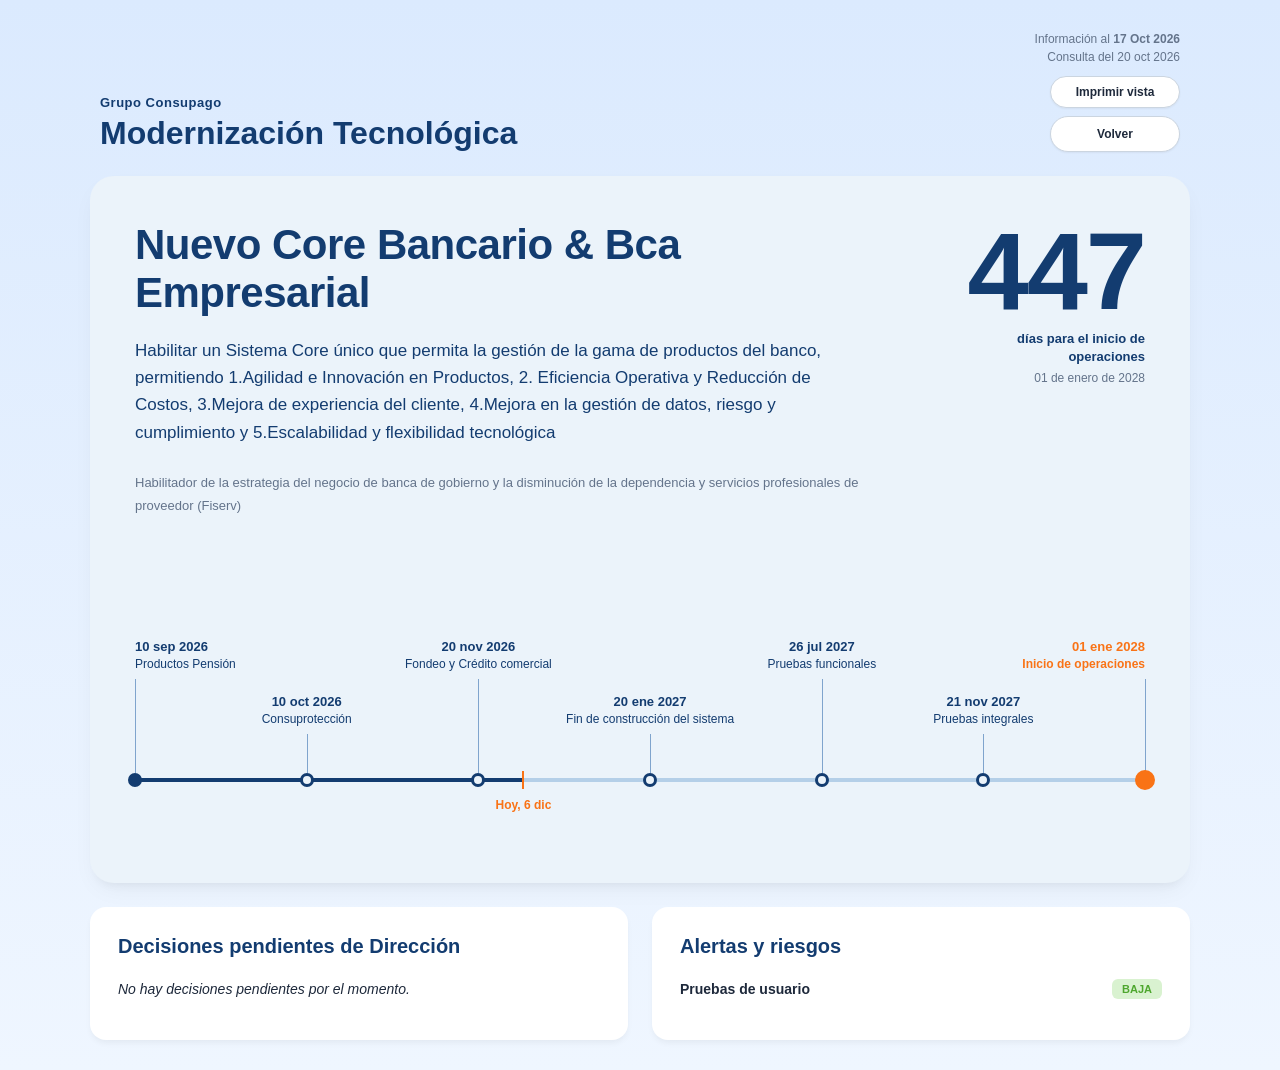
==== descriptiva-nuevo-core-bancario-bca-empresarial.html @ 4fa304e2 "Add files via upload" ====
<!DOCTYPE html>
<html lang="es">
<head>
    <meta charset="UTF-8">
    <meta name="viewport" content="width=device-width, initial-scale=1.0">
    <title>Modernización Tecnológica - Nuevo Core Bancario & Bca Empresarial</title>
    <style>
        :root {
            --bg-color: #dbeafe; /* Fondo general azul claro suave */
            --card-bg: #ebf3fa;  /* Fondo de la tarjeta principal */
            --sub-card-bg: #ffffff; /* Fondo de las tarjetas inferiores */
            --main-blue: #133c70; /* Azul corporativo oscuro de los títulos */
            --accent-blue: #2563eb; /* Azul secundario para enlaces/detalles */
            --text-dark: #1e293b;
            --text-muted: #64748b;
            --accent-orange: #f97316; /* Color naranja de acento para alertas y "Hoy" */
            --timeline-bg-line: #b4cfe8; /* Azul claro para el tramo futuro de la línea */
        }

        body {
            font-family: -apple-system, BlinkMacSystemFont, "Segoe UI", Roboto, Helvetica, Arial, sans-serif;
            background-color: var(--bg-color);
            background-image: linear-gradient(180deg, #dbeafe 0%, #eff6ff 100%);
            color: var(--text-dark);
            margin: 0;
            padding: 30px 20px;
            display: flex;
            justify-content: center;
        }

        .dashboard-container {
            width: 100%;
            max-width: 1100px;
            display: flex;
            flex-direction: column;
            gap: 24px;
        }

        /* Top Header */
        .top-header {
            display: flex;
            justify-content: space-between;
            align-items: flex-end;
            padding: 0 10px;
        }

        .brand-logo {
            display: flex;
            flex-direction: column;
        }

        .brand-group {
            font-size: 13px;
            color: var(--main-blue);
            font-weight: 700;
            letter-spacing: 0.5px;
        }

        .brand-title {
            font-size: 32px;
            font-weight: 800;
            color: var(--main-blue);
            margin: 5px 0 0 0;
        }

        /* Bloque derecho: texto de fechas y, debajo, los botones alineados a la derecha */
        .header-meta {
            display: flex;
            flex-direction: column;
            align-items: flex-end;
            gap: 10px;
            font-size: 12px;
            color: var(--text-muted);
            text-align: right;
            line-height: 1.5;
        }

        .header-actions {
            display: flex;
            flex-direction: column;
            align-items: flex-end;
            gap: 8px;
        }

        .btn-action {
            display: block;
            width: 130px;
            text-align: center;
            background-color: white;
            border: 1px solid #cbd5e0;
            padding: 8px 16px;
            border-radius: 20px;
            cursor: pointer;
            font-size: 12px;
            color: var(--text-dark);
            font-weight: 600;
            text-decoration: none;
            box-shadow: 0 1px 2px rgba(0,0,0,0.05);
            transition: all 0.2s;
            box-sizing: border-box;
        }

        .btn-action:hover {
            background-color: #f8fafc;
            border-color: #94a3b8;
        }

        /* Main Dashboard Card */
        .main-card {
            background-color: var(--card-bg);
            border-radius: 24px;
            padding: 45px;
            box-shadow: 0 10px 25px -5px rgba(0, 0, 0, 0.05), 0 8px 10px -6px rgba(0, 0, 0, 0.05);
            display: flex;
            flex-direction: column;
            gap: 40px;
            overflow: hidden;
        }

        .project-info-grid {
            display: grid;
            grid-template-columns: 3fr 1fr;
            gap: 40px;
            align-items: start;
        }

        .project-details h1 {
            color: var(--main-blue);
            font-size: 42px;
            margin: 0 0 20px 0;
            font-weight: 700;
            letter-spacing: -0.5px;
        }

        .project-description {
            font-size: 17px;
            line-height: 1.6;
            color: var(--main-blue);
            margin-bottom: 25px;
            font-weight: 500;
        }

        .project-meta-pills {
            font-size: 13px;
            color: var(--text-muted);
            line-height: 1.8;
        }

        /* KPI Badge Right side */
        .kpi-badge {
            text-align: right;
            display: flex;
            flex-direction: column;
            justify-content: flex-start;
            align-items: flex-end;
        }

        .kpi-number {
            font-size: 110px;
            font-weight: 800;
            color: var(--main-blue);
            line-height: 0.9;
            letter-spacing: -2px;
        }

        .kpi-label {
            font-size: 13px;
            font-weight: 700;
            color: var(--main-blue);
            margin-top: 10px;
            text-align: right;
            width: 160px;
            line-height: 1.4;
        }

        .kpi-subtext {
            font-size: 12px;
            color: var(--text-muted);
            margin-top: 5px;
        }

        /* ===== Línea de tiempo ===== */
        /* Contenedor: la línea queda en top:200px; los bloques de texto quedan arriba de ella */
        .timeline-container {
            position: relative;
            height: 250px;
            margin: 20px 0 10px 0;
        }

        /* Línea base de fondo */
        .timeline-line {
            position: absolute;
            top: 200px;
            left: 0;
            width: 100%;
            height: 4px;
            background-color: var(--timeline-bg-line);
            border-radius: 2px;
            z-index: 1;
        }

        /* Línea de progreso real (su ancho se ajusta a "hoy" con el script) */
        .timeline-progress {
            position: absolute;
            top: 200px;
            left: 0;
            width: 16%;
            height: 4px;
            background-color: var(--main-blue);
            border-radius: 2px 0 0 2px;
            z-index: 2;
        }

        /* Capa de nodos */
        .timeline-nodes {
            position: absolute;
            top: 0;
            left: 0;
            right: 0;
            bottom: 0;
            z-index: 3;
        }

        /* Cada nodo ocupa la altura completa; su posición horizontal la define el style inline (left: X%) */
        .timeline-node {
            position: absolute;
            top: 0;
            bottom: 0;
            width: 0;
        }

        /* Círculo sobre la línea */
        .node-dot {
            position: absolute;
            top: 195px;
            left: -7px;
            width: 14px;
            height: 14px;
            border-radius: 50%;
            background-color: #ebf3fa;
            border: 3px solid var(--main-blue);
            box-sizing: border-box;
            z-index: 5;
        }

        .node-dot.filled {
            background-color: var(--main-blue);
        }

        /* Último nodo: naranja sólido */
        .node-dot.orange {
            top: 192px;
            left: -10px;
            width: 20px;
            height: 20px;
            background-color: var(--accent-orange);
            border-color: var(--accent-orange);
        }

        /* Línea vertical que conecta el bloque de texto con el nodo */
        .node-stem {
            position: absolute;
            left: 0;
            width: 1px;
            bottom: 55px;
            background-color: #7fa4cd;
        }

        .node-stem.high {
            top: 101px;
        }

        .node-stem.low {
            top: 156px;
        }

        /* Bloque de texto: fecha arriba, actividad debajo; siempre arriba de la línea */
        .node-info {
            position: absolute;
            left: -85px;
            width: 170px;
            display: flex;
            flex-direction: column;
            align-items: center;
            gap: 3px;
            text-align: center;
        }

        .node-info.high {
            bottom: 155px;
        }

        .node-info.low {
            bottom: 100px;
        }

        /* Primer nodo: el texto empieza en el nodo para no salirse de la tarjeta */
        .node-info.align-start {
            left: 0;
            align-items: flex-start;
            text-align: left;
        }

        /* Último nodo: el texto termina en el nodo para no salirse de la tarjeta */
        .node-info.align-end {
            left: auto;
            right: 0;
            align-items: flex-end;
            text-align: right;
        }

        .node-date-box {
            color: var(--main-blue);
            font-size: 13px;
            font-weight: 700;
            white-space: nowrap;
        }

        .node-label-box {
            color: var(--main-blue);
            font-size: 12px;
            line-height: 1.3;
            font-weight: 500;
        }

        /* Marcador de fecha actual ("Hoy"), debajo de la línea; su posición la ajusta el script */
        .timeline-marker-today {
            position: absolute;
            left: 16%;
            top: 200px;
            width: 0;
            height: 4px;
            z-index: 6;
        }

        .today-indicator-line {
            position: absolute;
            left: -1px;
            top: -7px;
            width: 2px;
            height: 18px;
            background-color: var(--accent-orange);
        }

        .today-label-box {
            position: absolute;
            top: 20px;
            left: 50%;
            transform: translateX(-50%);
            white-space: nowrap;
            font-size: 12px;
            color: var(--accent-orange);
            font-weight: 700;
        }

        /* Bottom Row Cards */
        .bottom-grid {
            display: grid;
            grid-template-columns: 1fr 1fr;
            gap: 24px;
        }

        .bottom-card {
            background-color: var(--sub-card-bg);
            border-radius: 16px;
            padding: 28px;
            box-shadow: 0 4px 6px -1px rgba(0, 0, 0, 0.05);
        }

        .bottom-card h2 {
            font-size: 20px;
            color: var(--main-blue);
            margin-top: 0;
            margin-bottom: 20px;
            font-weight: 700;
        }

        .bottom-card p {
            font-size: 14px;
            line-height: 1.6;
            margin: 0 0 12px 0;
            color: var(--text-dark);
        }

        .text-empty {
            color: var(--text-muted);
            font-style: italic;
        }

        .alert-container {
            display: flex;
            justify-content: space-between;
            align-items: center;
            margin-top: 15px;
        }

        .badge-alert {
            background-color: #D9F2D0;
            color: #4EA72E;
            padding: 4px 10px;
            border-radius: 6px;
            font-size: 11px;
            font-weight: 700;
            text-transform: uppercase;
        }
    </style>
</head>
<body>

    <div class="dashboard-container">

        <header class="top-header">
            <div class="brand-logo">
                <span class="brand-group">Grupo Consupago</span>
                <h2 class="brand-title">Modernización Tecnológica</h2>
            </div>
            <div class="header-meta">
                <div>
                    Información al <strong>17 Oct 2026</strong><br>
                    Consulta del 20 oct 2026
                </div>
                <div class="header-actions">
                    <button class="btn-action" onclick="window.print()">Imprimir vista</button>
                    <a class="btn-action" href="index.html">Volver</a>
                </div>
            </div>
        </header>

        <main class="main-card">

            <div class="project-info-grid">
                <div class="project-details">
                    <h1>Nuevo Core Bancario & Bca Empresarial</h1>

                    <div class="project-description">
                        Habilitar un Sistema Core único que permita la gestión de la gama de productos del banco, permitiendo 1.Agilidad e Innovación en Productos, 2. Eficiencia Operativa y Reducción de Costos, 3.Mejora de experiencia del cliente, 4.Mejora en la gestión de datos, riesgo y cumplimiento y 5.Escalabilidad y flexibilidad tecnológica
                    </div>

                    <div class="project-meta-pills">
                        Habilitador de la estrategia del negocio de banca de gobierno y la disminución de la dependencia y servicios profesionales de proveedor (Fiserv)
                    </div>
                </div>

                <div class="kpi-badge">
                    <div class="kpi-number">447</div>
                    <div class="kpi-label">días para el inicio de operaciones</div>
                    <div class="kpi-subtext">01 de enero de 2028</div>
                </div>
            </div>

            <div class="timeline-container">
                <div class="timeline-line"></div>
                <div class="timeline-progress"></div>

                <div class="timeline-marker-today">
                    <div class="today-indicator-line"></div>
                    <div class="today-label-box">Hoy</div>
                </div>

                <div class="timeline-nodes">

                    <div class="timeline-node" data-fecha="2026-09-10" style="left: 0%;">
                        <div class="node-stem high"></div>
                        <div class="node-info high align-start">
                            <div class="node-date-box">10 sep 2026</div>
                            <div class="node-label-box">Productos Pensión</div>
                        </div>
                        <div class="node-dot filled"></div>
                    </div>

                    <div class="timeline-node" data-fecha="2026-10-10" style="left: 17%;">
                        <div class="node-stem low"></div>
                        <div class="node-info low">
                            <div class="node-date-box">10 oct 2026</div>
                            <div class="node-label-box">Consuprotección</div>
                        </div>
                        <div class="node-dot"></div>
                    </div>

                    <div class="timeline-node" data-fecha="2026-11-20" style="left: 34%;">
                        <div class="node-stem high"></div>
                        <div class="node-info high">
                            <div class="node-date-box">20 nov 2026</div>
                            <div class="node-label-box">Fondeo y Crédito comercial</div>
                        </div>
                        <div class="node-dot"></div>
                    </div>

                    <div class="timeline-node" data-fecha="2027-01-20" style="left: 51%;">
                        <div class="node-stem low"></div>
                        <div class="node-info low">
                            <div class="node-date-box">20 ene 2027</div>
                            <div class="node-label-box">Fin de construcción del sistema</div>
                        </div>
                        <div class="node-dot"></div>
                    </div>

                    <div class="timeline-node" data-fecha="2027-07-26" style="left: 68%;">
                        <div class="node-stem high"></div>
                        <div class="node-info high">
                            <div class="node-date-box">26 jul 2027</div>
                            <div class="node-label-box">Pruebas funcionales</div>
                        </div>
                        <div class="node-dot"></div>
                    </div>

                    <div class="timeline-node" data-fecha="2027-11-21" style="left: 84%;">
                        <div class="node-stem low"></div>
                        <div class="node-info low">
                            <div class="node-date-box">21 nov 2027</div>
                            <div class="node-label-box">Pruebas integrales</div>
                        </div>
                        <div class="node-dot"></div>
                    </div>

                    <div class="timeline-node" data-fecha="2028-01-01" style="left: 100%;">
                        <div class="node-stem high"></div>
                        <div class="node-info high align-end">
                            <div class="node-date-box" style="color: var(--accent-orange);">01 ene 2028</div>
                            <div class="node-label-box" style="color: var(--accent-orange); font-weight: 700;">Inicio de operaciones</div>
                        </div>
                        <div class="node-dot orange"></div>
                    </div>

                </div>
            </div>

        </main>

        <div class="bottom-grid">
            <div class="bottom-card">
                <h2>Decisiones pendientes de Dirección</h2>
                <p class="text-empty">No hay decisiones pendientes por el momento.</p>
            </div>

            <div class="bottom-card">
                <h2>Alertas y riesgos</h2>
                <div class="alert-container">
                    <p style="font-weight: 600; margin: 0;">Pruebas de usuario</p>
                    <span class="badge-alert">Baja</span>


                </div>
            </div>
        </div>

    </div>

    <script>
    /* "Hoy" dinámico: usa la fecha actual en zona horaria de Ciudad de México.
       Ubica el marcador y la barra de avance entre las fechas de los nodos. */
    (function () {
        var MESES = ['ene', 'feb', 'mar', 'abr', 'may', 'jun', 'jul', 'ago', 'sep', 'oct', 'nov', 'dic'];
        var nodos = document.querySelectorAll('.timeline-node[data-fecha]');
        var marcador = document.querySelector('.timeline-marker-today');
        var etiqueta = document.querySelector('.today-label-box');
        var avance = document.querySelector('.timeline-progress');

        if (!nodos.length || !marcador || !etiqueta || !avance) return;

        // Fecha de hoy en zona horaria de México, como { y, m, d }
        function fechaHoy() {
            var partes = new Intl.DateTimeFormat('en-US', {
                timeZone: 'America/Mexico_City',
                year: 'numeric', month: 'numeric', day: 'numeric'
            }).formatToParts(new Date());
            var v = {};
            partes.forEach(function (p) { v[p.type] = parseInt(p.value, 10); });
            return v;
        }

        // Convierte a número de días para poder comparar y restar fechas
        function diasDesde(y, m, d) {
            return Date.UTC(y, m - 1, d) / 86400000;
        }

        var puntos = [];
        nodos.forEach(function (n) {
            var p = n.getAttribute('data-fecha').split('-');
            puntos.push({
                dias: diasDesde(+p[0], +p[1], +p[2]),
                pos: parseFloat(n.style.left)
            });
        });

        var h = fechaHoy();
        var hoy = diasDesde(h.year, h.month, h.day);
        var posicion;

        if (hoy <= puntos[0].dias) {
            posicion = puntos[0].pos;
        } else if (hoy >= puntos[puntos.length - 1].dias) {
            posicion = puntos[puntos.length - 1].pos;
        } else {
            posicion = puntos[0].pos;
            for (var i = 0; i < puntos.length - 1; i++) {
                var a = puntos[i], b = puntos[i + 1];
                if (hoy >= a.dias && hoy <= b.dias) {
                    posicion = a.pos + ((hoy - a.dias) / (b.dias - a.dias)) * (b.pos - a.pos);
                    break;
                }
            }
        }

        marcador.style.left = posicion + '%';
        avance.style.width = posicion + '%';
        etiqueta.textContent = 'Hoy, ' + h.day + ' ' + MESES[h.month - 1];
    })();
    </script>

</body>
</html>
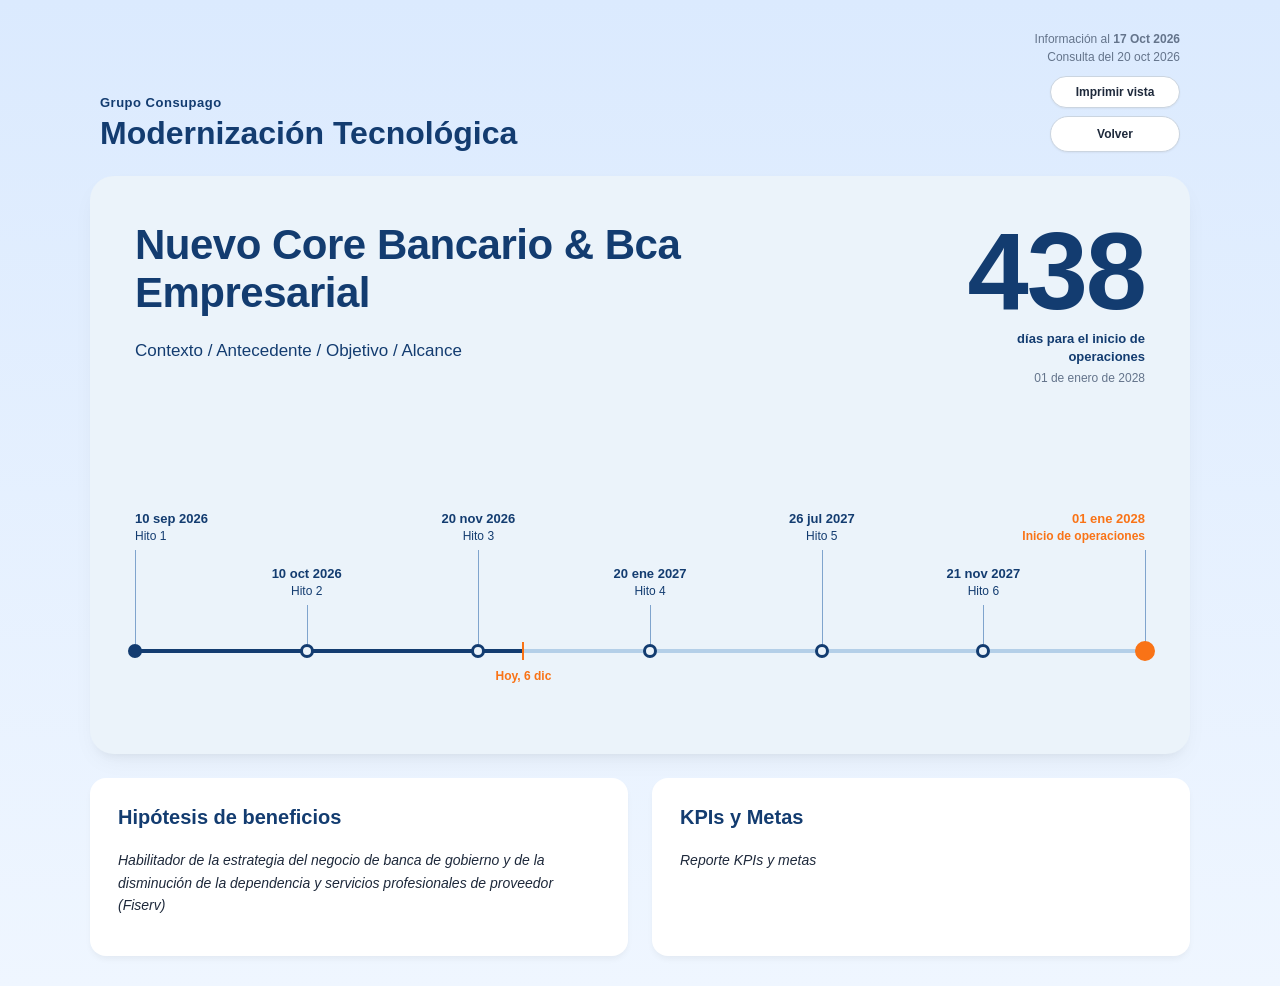
==== commit d4673e3f: "Update project details and timeline milestones" ====
--- a/descriptiva-nuevo-core-bancario-bca-empresarial.html
+++ b/descriptiva-nuevo-core-bancario-bca-empresarial.html
@@ -433,16 +433,14 @@
                     <h1>Nuevo Core Bancario & Bca Empresarial</h1>
 
                     <div class="project-description">
-                        Habilitar un Sistema Core único que permita la gestión de la gama de productos del banco, permitiendo 1.Agilidad e Innovación en Productos, 2. Eficiencia Operativa y Reducción de Costos, 3.Mejora de experiencia del cliente, 4.Mejora en la gestión de datos, riesgo y cumplimiento y 5.Escalabilidad y flexibilidad tecnológica
-                    </div>
-
-                    <div class="project-meta-pills">
-                        Habilitador de la estrategia del negocio de banca de gobierno y la disminución de la dependencia y servicios profesionales de proveedor (Fiserv)
-                    </div>
+                        Contexto / Antecedente / Objetivo / Alcance
+
+                    </div>
+
                 </div>
 
                 <div class="kpi-badge">
-                    <div class="kpi-number">447</div>
+                    <div class="kpi-number">438</div>
                     <div class="kpi-label">días para el inicio de operaciones</div>
                     <div class="kpi-subtext">01 de enero de 2028</div>
                 </div>
@@ -463,7 +461,7 @@
                         <div class="node-stem high"></div>
                         <div class="node-info high align-start">
                             <div class="node-date-box">10 sep 2026</div>
-                            <div class="node-label-box">Productos Pensión</div>
+                            <div class="node-label-box">Hito 1</div>
                         </div>
                         <div class="node-dot filled"></div>
                     </div>
@@ -472,7 +470,7 @@
                         <div class="node-stem low"></div>
                         <div class="node-info low">
                             <div class="node-date-box">10 oct 2026</div>
-                            <div class="node-label-box">Consuprotección</div>
+                            <div class="node-label-box">Hito 2</div>
                         </div>
                         <div class="node-dot"></div>
                     </div>
@@ -481,7 +479,7 @@
                         <div class="node-stem high"></div>
                         <div class="node-info high">
                             <div class="node-date-box">20 nov 2026</div>
-                            <div class="node-label-box">Fondeo y Crédito comercial</div>
+                            <div class="node-label-box">Hito 3</div>
                         </div>
                         <div class="node-dot"></div>
                     </div>
@@ -490,7 +488,7 @@
                         <div class="node-stem low"></div>
                         <div class="node-info low">
                             <div class="node-date-box">20 ene 2027</div>
-                            <div class="node-label-box">Fin de construcción del sistema</div>
+                            <div class="node-label-box">Hito 4</div>
                         </div>
                         <div class="node-dot"></div>
                     </div>
@@ -499,7 +497,7 @@
                         <div class="node-stem high"></div>
                         <div class="node-info high">
                             <div class="node-date-box">26 jul 2027</div>
-                            <div class="node-label-box">Pruebas funcionales</div>
+                            <div class="node-label-box">Hito 5</div>
                         </div>
                         <div class="node-dot"></div>
                     </div>
@@ -508,7 +506,7 @@
                         <div class="node-stem low"></div>
                         <div class="node-info low">
                             <div class="node-date-box">21 nov 2027</div>
-                            <div class="node-label-box">Pruebas integrales</div>
+                            <div class="node-label-box">Hito 6</div>
                         </div>
                         <div class="node-dot"></div>
                     </div>
@@ -529,17 +527,13 @@
 
         <div class="bottom-grid">
             <div class="bottom-card">
-                <h2>Decisiones pendientes de Dirección</h2>
-                <p class="text-empty">No hay decisiones pendientes por el momento.</p>
+                <h2>Hipótesis de beneficios</h2>
+                <p class="text-empty">Habilitador de la estrategia del negocio de banca de gobierno y de la disminución de la dependencia y servicios profesionales de proveedor (Fiserv)</p>
             </div>
-
             <div class="bottom-card">
-                <h2>Alertas y riesgos</h2>
+                <h2>KPIs y Metas</h2>
                 <div class="alert-container">
-                    <p style="font-weight: 600; margin: 0;">Pruebas de usuario</p>
-                    <span class="badge-alert">Baja</span>
-
-
+                     <p class="text-empty">Reporte KPIs y metas</p>
                 </div>
             </div>
         </div>
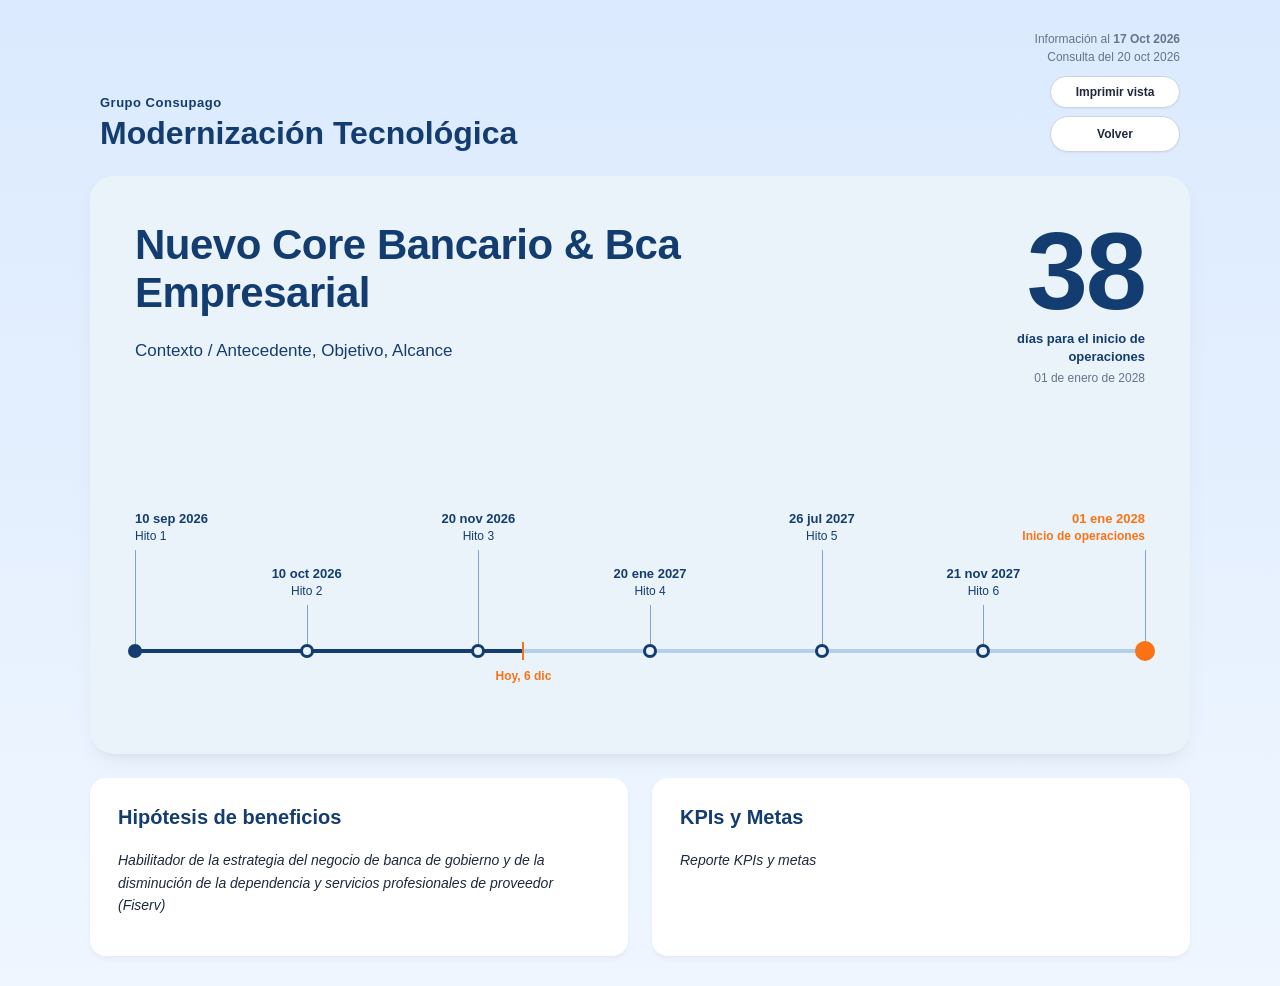
==== commit 8cdc7e97: "Add files via upload" ====
--- a/descriptiva-nuevo-core-bancario-bca-empresarial.html
+++ b/descriptiva-nuevo-core-bancario-bca-empresarial.html
@@ -1,606 +1,606 @@
-<!DOCTYPE html>
-<html lang="es">
-<head>
-    <meta charset="UTF-8">
-    <meta name="viewport" content="width=device-width, initial-scale=1.0">
-    <title>Modernización Tecnológica - Nuevo Core Bancario & Bca Empresarial</title>
-    <style>
-        :root {
-            --bg-color: #dbeafe; /* Fondo general azul claro suave */
-            --card-bg: #ebf3fa;  /* Fondo de la tarjeta principal */
-            --sub-card-bg: #ffffff; /* Fondo de las tarjetas inferiores */
-            --main-blue: #133c70; /* Azul corporativo oscuro de los títulos */
-            --accent-blue: #2563eb; /* Azul secundario para enlaces/detalles */
-            --text-dark: #1e293b;
-            --text-muted: #64748b;
-            --accent-orange: #f97316; /* Color naranja de acento para alertas y "Hoy" */
-            --timeline-bg-line: #b4cfe8; /* Azul claro para el tramo futuro de la línea */
-        }
-
-        body {
-            font-family: -apple-system, BlinkMacSystemFont, "Segoe UI", Roboto, Helvetica, Arial, sans-serif;
-            background-color: var(--bg-color);
-            background-image: linear-gradient(180deg, #dbeafe 0%, #eff6ff 100%);
-            color: var(--text-dark);
-            margin: 0;
-            padding: 30px 20px;
-            display: flex;
-            justify-content: center;
-        }
-
-        .dashboard-container {
-            width: 100%;
-            max-width: 1100px;
-            display: flex;
-            flex-direction: column;
-            gap: 24px;
-        }
-
-        /* Top Header */
-        .top-header {
-            display: flex;
-            justify-content: space-between;
-            align-items: flex-end;
-            padding: 0 10px;
-        }
-
-        .brand-logo {
-            display: flex;
-            flex-direction: column;
-        }
-
-        .brand-group {
-            font-size: 13px;
-            color: var(--main-blue);
-            font-weight: 700;
-            letter-spacing: 0.5px;
-        }
-
-        .brand-title {
-            font-size: 32px;
-            font-weight: 800;
-            color: var(--main-blue);
-            margin: 5px 0 0 0;
-        }
-
-        /* Bloque derecho: texto de fechas y, debajo, los botones alineados a la derecha */
-        .header-meta {
-            display: flex;
-            flex-direction: column;
-            align-items: flex-end;
-            gap: 10px;
-            font-size: 12px;
-            color: var(--text-muted);
-            text-align: right;
-            line-height: 1.5;
-        }
-
-        .header-actions {
-            display: flex;
-            flex-direction: column;
-            align-items: flex-end;
-            gap: 8px;
-        }
-
-        .btn-action {
-            display: block;
-            width: 130px;
-            text-align: center;
-            background-color: white;
-            border: 1px solid #cbd5e0;
-            padding: 8px 16px;
-            border-radius: 20px;
-            cursor: pointer;
-            font-size: 12px;
-            color: var(--text-dark);
-            font-weight: 600;
-            text-decoration: none;
-            box-shadow: 0 1px 2px rgba(0,0,0,0.05);
-            transition: all 0.2s;
-            box-sizing: border-box;
-        }
-
-        .btn-action:hover {
-            background-color: #f8fafc;
-            border-color: #94a3b8;
-        }
-
-        /* Main Dashboard Card */
-        .main-card {
-            background-color: var(--card-bg);
-            border-radius: 24px;
-            padding: 45px;
-            box-shadow: 0 10px 25px -5px rgba(0, 0, 0, 0.05), 0 8px 10px -6px rgba(0, 0, 0, 0.05);
-            display: flex;
-            flex-direction: column;
-            gap: 40px;
-            overflow: hidden;
-        }
-
-        .project-info-grid {
-            display: grid;
-            grid-template-columns: 3fr 1fr;
-            gap: 40px;
-            align-items: start;
-        }
-
-        .project-details h1 {
-            color: var(--main-blue);
-            font-size: 42px;
-            margin: 0 0 20px 0;
-            font-weight: 700;
-            letter-spacing: -0.5px;
-        }
-
-        .project-description {
-            font-size: 17px;
-            line-height: 1.6;
-            color: var(--main-blue);
-            margin-bottom: 25px;
-            font-weight: 500;
-        }
-
-        .project-meta-pills {
-            font-size: 13px;
-            color: var(--text-muted);
-            line-height: 1.8;
-        }
-
-        /* KPI Badge Right side */
-        .kpi-badge {
-            text-align: right;
-            display: flex;
-            flex-direction: column;
-            justify-content: flex-start;
-            align-items: flex-end;
-        }
-
-        .kpi-number {
-            font-size: 110px;
-            font-weight: 800;
-            color: var(--main-blue);
-            line-height: 0.9;
-            letter-spacing: -2px;
-        }
-
-        .kpi-label {
-            font-size: 13px;
-            font-weight: 700;
-            color: var(--main-blue);
-            margin-top: 10px;
-            text-align: right;
-            width: 160px;
-            line-height: 1.4;
-        }
-
-        .kpi-subtext {
-            font-size: 12px;
-            color: var(--text-muted);
-            margin-top: 5px;
-        }
-
-        /* ===== Línea de tiempo ===== */
-        /* Contenedor: la línea queda en top:200px; los bloques de texto quedan arriba de ella */
-        .timeline-container {
-            position: relative;
-            height: 250px;
-            margin: 20px 0 10px 0;
-        }
-
-        /* Línea base de fondo */
-        .timeline-line {
-            position: absolute;
-            top: 200px;
-            left: 0;
-            width: 100%;
-            height: 4px;
-            background-color: var(--timeline-bg-line);
-            border-radius: 2px;
-            z-index: 1;
-        }
-
-        /* Línea de progreso real (su ancho se ajusta a "hoy" con el script) */
-        .timeline-progress {
-            position: absolute;
-            top: 200px;
-            left: 0;
-            width: 16%;
-            height: 4px;
-            background-color: var(--main-blue);
-            border-radius: 2px 0 0 2px;
-            z-index: 2;
-        }
-
-        /* Capa de nodos */
-        .timeline-nodes {
-            position: absolute;
-            top: 0;
-            left: 0;
-            right: 0;
-            bottom: 0;
-            z-index: 3;
-        }
-
-        /* Cada nodo ocupa la altura completa; su posición horizontal la define el style inline (left: X%) */
-        .timeline-node {
-            position: absolute;
-            top: 0;
-            bottom: 0;
-            width: 0;
-        }
-
-        /* Círculo sobre la línea */
-        .node-dot {
-            position: absolute;
-            top: 195px;
-            left: -7px;
-            width: 14px;
-            height: 14px;
-            border-radius: 50%;
-            background-color: #ebf3fa;
-            border: 3px solid var(--main-blue);
-            box-sizing: border-box;
-            z-index: 5;
-        }
-
-        .node-dot.filled {
-            background-color: var(--main-blue);
-        }
-
-        /* Último nodo: naranja sólido */
-        .node-dot.orange {
-            top: 192px;
-            left: -10px;
-            width: 20px;
-            height: 20px;
-            background-color: var(--accent-orange);
-            border-color: var(--accent-orange);
-        }
-
-        /* Línea vertical que conecta el bloque de texto con el nodo */
-        .node-stem {
-            position: absolute;
-            left: 0;
-            width: 1px;
-            bottom: 55px;
-            background-color: #7fa4cd;
-        }
-
-        .node-stem.high {
-            top: 101px;
-        }
-
-        .node-stem.low {
-            top: 156px;
-        }
-
-        /* Bloque de texto: fecha arriba, actividad debajo; siempre arriba de la línea */
-        .node-info {
-            position: absolute;
-            left: -85px;
-            width: 170px;
-            display: flex;
-            flex-direction: column;
-            align-items: center;
-            gap: 3px;
-            text-align: center;
-        }
-
-        .node-info.high {
-            bottom: 155px;
-        }
-
-        .node-info.low {
-            bottom: 100px;
-        }
-
-        /* Primer nodo: el texto empieza en el nodo para no salirse de la tarjeta */
-        .node-info.align-start {
-            left: 0;
-            align-items: flex-start;
-            text-align: left;
-        }
-
-        /* Último nodo: el texto termina en el nodo para no salirse de la tarjeta */
-        .node-info.align-end {
-            left: auto;
-            right: 0;
-            align-items: flex-end;
-            text-align: right;
-        }
-
-        .node-date-box {
-            color: var(--main-blue);
-            font-size: 13px;
-            font-weight: 700;
-            white-space: nowrap;
-        }
-
-        .node-label-box {
-            color: var(--main-blue);
-            font-size: 12px;
-            line-height: 1.3;
-            font-weight: 500;
-        }
-
-        /* Marcador de fecha actual ("Hoy"), debajo de la línea; su posición la ajusta el script */
-        .timeline-marker-today {
-            position: absolute;
-            left: 16%;
-            top: 200px;
-            width: 0;
-            height: 4px;
-            z-index: 6;
-        }
-
-        .today-indicator-line {
-            position: absolute;
-            left: -1px;
-            top: -7px;
-            width: 2px;
-            height: 18px;
-            background-color: var(--accent-orange);
-        }
-
-        .today-label-box {
-            position: absolute;
-            top: 20px;
-            left: 50%;
-            transform: translateX(-50%);
-            white-space: nowrap;
-            font-size: 12px;
-            color: var(--accent-orange);
-            font-weight: 700;
-        }
-
-        /* Bottom Row Cards */
-        .bottom-grid {
-            display: grid;
-            grid-template-columns: 1fr 1fr;
-            gap: 24px;
-        }
-
-        .bottom-card {
-            background-color: var(--sub-card-bg);
-            border-radius: 16px;
-            padding: 28px;
-            box-shadow: 0 4px 6px -1px rgba(0, 0, 0, 0.05);
-        }
-
-        .bottom-card h2 {
-            font-size: 20px;
-            color: var(--main-blue);
-            margin-top: 0;
-            margin-bottom: 20px;
-            font-weight: 700;
-        }
-
-        .bottom-card p {
-            font-size: 14px;
-            line-height: 1.6;
-            margin: 0 0 12px 0;
-            color: var(--text-dark);
-        }
-
-        .text-empty {
-            color: var(--text-muted);
-            font-style: italic;
-        }
-
-        .alert-container {
-            display: flex;
-            justify-content: space-between;
-            align-items: center;
-            margin-top: 15px;
-        }
-
-        .badge-alert {
-            background-color: #D9F2D0;
-            color: #4EA72E;
-            padding: 4px 10px;
-            border-radius: 6px;
-            font-size: 11px;
-            font-weight: 700;
-            text-transform: uppercase;
-        }
-    </style>
-</head>
-<body>
-
-    <div class="dashboard-container">
-
-        <header class="top-header">
-            <div class="brand-logo">
-                <span class="brand-group">Grupo Consupago</span>
-                <h2 class="brand-title">Modernización Tecnológica</h2>
-            </div>
-            <div class="header-meta">
-                <div>
-                    Información al <strong>17 Oct 2026</strong><br>
-                    Consulta del 20 oct 2026
-                </div>
-                <div class="header-actions">
-                    <button class="btn-action" onclick="window.print()">Imprimir vista</button>
-                    <a class="btn-action" href="index.html">Volver</a>
-                </div>
-            </div>
-        </header>
-
-        <main class="main-card">
-
-            <div class="project-info-grid">
-                <div class="project-details">
-                    <h1>Nuevo Core Bancario & Bca Empresarial</h1>
-
-                    <div class="project-description">
-                        Contexto / Antecedente / Objetivo / Alcance
-
-                    </div>
-
-                </div>
-
-                <div class="kpi-badge">
-                    <div class="kpi-number">438</div>
-                    <div class="kpi-label">días para el inicio de operaciones</div>
-                    <div class="kpi-subtext">01 de enero de 2028</div>
-                </div>
-            </div>
-
-            <div class="timeline-container">
-                <div class="timeline-line"></div>
-                <div class="timeline-progress"></div>
-
-                <div class="timeline-marker-today">
-                    <div class="today-indicator-line"></div>
-                    <div class="today-label-box">Hoy</div>
-                </div>
-
-                <div class="timeline-nodes">
-
-                    <div class="timeline-node" data-fecha="2026-09-10" style="left: 0%;">
-                        <div class="node-stem high"></div>
-                        <div class="node-info high align-start">
-                            <div class="node-date-box">10 sep 2026</div>
-                            <div class="node-label-box">Hito 1</div>
-                        </div>
-                        <div class="node-dot filled"></div>
-                    </div>
-
-                    <div class="timeline-node" data-fecha="2026-10-10" style="left: 17%;">
-                        <div class="node-stem low"></div>
-                        <div class="node-info low">
-                            <div class="node-date-box">10 oct 2026</div>
-                            <div class="node-label-box">Hito 2</div>
-                        </div>
-                        <div class="node-dot"></div>
-                    </div>
-
-                    <div class="timeline-node" data-fecha="2026-11-20" style="left: 34%;">
-                        <div class="node-stem high"></div>
-                        <div class="node-info high">
-                            <div class="node-date-box">20 nov 2026</div>
-                            <div class="node-label-box">Hito 3</div>
-                        </div>
-                        <div class="node-dot"></div>
-                    </div>
-
-                    <div class="timeline-node" data-fecha="2027-01-20" style="left: 51%;">
-                        <div class="node-stem low"></div>
-                        <div class="node-info low">
-                            <div class="node-date-box">20 ene 2027</div>
-                            <div class="node-label-box">Hito 4</div>
-                        </div>
-                        <div class="node-dot"></div>
-                    </div>
-
-                    <div class="timeline-node" data-fecha="2027-07-26" style="left: 68%;">
-                        <div class="node-stem high"></div>
-                        <div class="node-info high">
-                            <div class="node-date-box">26 jul 2027</div>
-                            <div class="node-label-box">Hito 5</div>
-                        </div>
-                        <div class="node-dot"></div>
-                    </div>
-
-                    <div class="timeline-node" data-fecha="2027-11-21" style="left: 84%;">
-                        <div class="node-stem low"></div>
-                        <div class="node-info low">
-                            <div class="node-date-box">21 nov 2027</div>
-                            <div class="node-label-box">Hito 6</div>
-                        </div>
-                        <div class="node-dot"></div>
-                    </div>
-
-                    <div class="timeline-node" data-fecha="2028-01-01" style="left: 100%;">
-                        <div class="node-stem high"></div>
-                        <div class="node-info high align-end">
-                            <div class="node-date-box" style="color: var(--accent-orange);">01 ene 2028</div>
-                            <div class="node-label-box" style="color: var(--accent-orange); font-weight: 700;">Inicio de operaciones</div>
-                        </div>
-                        <div class="node-dot orange"></div>
-                    </div>
-
-                </div>
-            </div>
-
-        </main>
-
-        <div class="bottom-grid">
-            <div class="bottom-card">
-                <h2>Hipótesis de beneficios</h2>
-                <p class="text-empty">Habilitador de la estrategia del negocio de banca de gobierno y de la disminución de la dependencia y servicios profesionales de proveedor (Fiserv)</p>
-            </div>
-            <div class="bottom-card">
-                <h2>KPIs y Metas</h2>
-                <div class="alert-container">
-                     <p class="text-empty">Reporte KPIs y metas</p>
-                </div>
-            </div>
-        </div>
-
-    </div>
-
-    <script>
-    /* "Hoy" dinámico: usa la fecha actual en zona horaria de Ciudad de México.
-       Ubica el marcador y la barra de avance entre las fechas de los nodos. */
-    (function () {
-        var MESES = ['ene', 'feb', 'mar', 'abr', 'may', 'jun', 'jul', 'ago', 'sep', 'oct', 'nov', 'dic'];
-        var nodos = document.querySelectorAll('.timeline-node[data-fecha]');
-        var marcador = document.querySelector('.timeline-marker-today');
-        var etiqueta = document.querySelector('.today-label-box');
-        var avance = document.querySelector('.timeline-progress');
-
-        if (!nodos.length || !marcador || !etiqueta || !avance) return;
-
-        // Fecha de hoy en zona horaria de México, como { y, m, d }
-        function fechaHoy() {
-            var partes = new Intl.DateTimeFormat('en-US', {
-                timeZone: 'America/Mexico_City',
-                year: 'numeric', month: 'numeric', day: 'numeric'
-            }).formatToParts(new Date());
-            var v = {};
-            partes.forEach(function (p) { v[p.type] = parseInt(p.value, 10); });
-            return v;
-        }
-
-        // Convierte a número de días para poder comparar y restar fechas
-        function diasDesde(y, m, d) {
-            return Date.UTC(y, m - 1, d) / 86400000;
-        }
-
-        var puntos = [];
-        nodos.forEach(function (n) {
-            var p = n.getAttribute('data-fecha').split('-');
-            puntos.push({
-                dias: diasDesde(+p[0], +p[1], +p[2]),
-                pos: parseFloat(n.style.left)
-            });
-        });
-
-        var h = fechaHoy();
-        var hoy = diasDesde(h.year, h.month, h.day);
-        var posicion;
-
-        if (hoy <= puntos[0].dias) {
-            posicion = puntos[0].pos;
-        } else if (hoy >= puntos[puntos.length - 1].dias) {
-            posicion = puntos[puntos.length - 1].pos;
-        } else {
-            posicion = puntos[0].pos;
-            for (var i = 0; i < puntos.length - 1; i++) {
-                var a = puntos[i], b = puntos[i + 1];
-                if (hoy >= a.dias && hoy <= b.dias) {
-                    posicion = a.pos + ((hoy - a.dias) / (b.dias - a.dias)) * (b.pos - a.pos);
-                    break;
-                }
-            }
-        }
-
-        marcador.style.left = posicion + '%';
-        avance.style.width = posicion + '%';
-        etiqueta.textContent = 'Hoy, ' + h.day + ' ' + MESES[h.month - 1];
-    })();
-    </script>
-
-</body>
-</html>
+<!DOCTYPE html>
+<html lang="es">
+<head>
+    <meta charset="UTF-8">
+    <meta name="viewport" content="width=device-width, initial-scale=1.0">
+    <title>Modernización Tecnológica - Nuevo Core Bancario & Bca Empresarial</title>
+    <style>
+        :root {
+            --bg-color: #dbeafe; /* Fondo general azul claro suave */
+            --card-bg: #ebf3fa;  /* Fondo de la tarjeta principal */
+            --sub-card-bg: #ffffff; /* Fondo de las tarjetas inferiores */
+            --main-blue: #133c70; /* Azul corporativo oscuro de los títulos */
+            --accent-blue: #2563eb; /* Azul secundario para enlaces/detalles */
+            --text-dark: #1e293b;
+            --text-muted: #64748b;
+            --accent-orange: #f97316; /* Color naranja de acento para alertas y "Hoy" */
+            --timeline-bg-line: #b4cfe8; /* Azul claro para el tramo futuro de la línea */
+        }
+
+        body {
+            font-family: -apple-system, BlinkMacSystemFont, "Segoe UI", Roboto, Helvetica, Arial, sans-serif;
+            background-color: var(--bg-color);
+            background-image: linear-gradient(180deg, #dbeafe 0%, #eff6ff 100%);
+            color: var(--text-dark);
+            margin: 0;
+            padding: 30px 20px;
+            display: flex;
+            justify-content: center;
+        }
+
+        .dashboard-container {
+            width: 100%;
+            max-width: 1100px;
+            display: flex;
+            flex-direction: column;
+            gap: 24px;
+        }
+
+        /* Top Header */
+        .top-header {
+            display: flex;
+            justify-content: space-between;
+            align-items: flex-end;
+            padding: 0 10px;
+        }
+
+        .brand-logo {
+            display: flex;
+            flex-direction: column;
+        }
+
+        .brand-group {
+            font-size: 13px;
+            color: var(--main-blue);
+            font-weight: 700;
+            letter-spacing: 0.5px;
+        }
+
+        .brand-title {
+            font-size: 32px;
+            font-weight: 800;
+            color: var(--main-blue);
+            margin: 5px 0 0 0;
+        }
+
+        /* Bloque derecho: texto de fechas y, debajo, los botones alineados a la derecha */
+        .header-meta {
+            display: flex;
+            flex-direction: column;
+            align-items: flex-end;
+            gap: 10px;
+            font-size: 12px;
+            color: var(--text-muted);
+            text-align: right;
+            line-height: 1.5;
+        }
+
+        .header-actions {
+            display: flex;
+            flex-direction: column;
+            align-items: flex-end;
+            gap: 8px;
+        }
+
+        .btn-action {
+            display: block;
+            width: 130px;
+            text-align: center;
+            background-color: white;
+            border: 1px solid #cbd5e0;
+            padding: 8px 16px;
+            border-radius: 20px;
+            cursor: pointer;
+            font-size: 12px;
+            color: var(--text-dark);
+            font-weight: 600;
+            text-decoration: none;
+            box-shadow: 0 1px 2px rgba(0,0,0,0.05);
+            transition: all 0.2s;
+            box-sizing: border-box;
+        }
+
+        .btn-action:hover {
+            background-color: #f8fafc;
+            border-color: #94a3b8;
+        }
+
+        /* Main Dashboard Card */
+        .main-card {
+            background-color: var(--card-bg);
+            border-radius: 24px;
+            padding: 45px;
+            box-shadow: 0 10px 25px -5px rgba(0, 0, 0, 0.05), 0 8px 10px -6px rgba(0, 0, 0, 0.05);
+            display: flex;
+            flex-direction: column;
+            gap: 40px;
+            overflow: hidden;
+        }
+
+        .project-info-grid {
+            display: grid;
+            grid-template-columns: 3fr 1fr;
+            gap: 40px;
+            align-items: start;
+        }
+
+        .project-details h1 {
+            color: var(--main-blue);
+            font-size: 42px;
+            margin: 0 0 20px 0;
+            font-weight: 700;
+            letter-spacing: -0.5px;
+        }
+
+        .project-description {
+            font-size: 17px;
+            line-height: 1.6;
+            color: var(--main-blue);
+            margin-bottom: 25px;
+            font-weight: 500;
+        }
+
+        .project-meta-pills {
+            font-size: 13px;
+            color: var(--text-muted);
+            line-height: 1.8;
+        }
+
+        /* KPI Badge Right side */
+        .kpi-badge {
+            text-align: right;
+            display: flex;
+            flex-direction: column;
+            justify-content: flex-start;
+            align-items: flex-end;
+        }
+
+        .kpi-number {
+            font-size: 110px;
+            font-weight: 800;
+            color: var(--main-blue);
+            line-height: 0.9;
+            letter-spacing: -2px;
+        }
+
+        .kpi-label {
+            font-size: 13px;
+            font-weight: 700;
+            color: var(--main-blue);
+            margin-top: 10px;
+            text-align: right;
+            width: 160px;
+            line-height: 1.4;
+        }
+
+        .kpi-subtext {
+            font-size: 12px;
+            color: var(--text-muted);
+            margin-top: 5px;
+        }
+
+        /* ===== Línea de tiempo ===== */
+        /* Contenedor: la línea queda en top:200px; los bloques de texto quedan arriba de ella */
+        .timeline-container {
+            position: relative;
+            height: 250px;
+            margin: 20px 0 10px 0;
+        }
+
+        /* Línea base de fondo */
+        .timeline-line {
+            position: absolute;
+            top: 200px;
+            left: 0;
+            width: 100%;
+            height: 4px;
+            background-color: var(--timeline-bg-line);
+            border-radius: 2px;
+            z-index: 1;
+        }
+
+        /* Línea de progreso real (su ancho se ajusta a "hoy" con el script) */
+        .timeline-progress {
+            position: absolute;
+            top: 200px;
+            left: 0;
+            width: 16%;
+            height: 4px;
+            background-color: var(--main-blue);
+            border-radius: 2px 0 0 2px;
+            z-index: 2;
+        }
+
+        /* Capa de nodos */
+        .timeline-nodes {
+            position: absolute;
+            top: 0;
+            left: 0;
+            right: 0;
+            bottom: 0;
+            z-index: 3;
+        }
+
+        /* Cada nodo ocupa la altura completa; su posición horizontal la define el style inline (left: X%) */
+        .timeline-node {
+            position: absolute;
+            top: 0;
+            bottom: 0;
+            width: 0;
+        }
+
+        /* Círculo sobre la línea */
+        .node-dot {
+            position: absolute;
+            top: 195px;
+            left: -7px;
+            width: 14px;
+            height: 14px;
+            border-radius: 50%;
+            background-color: #ebf3fa;
+            border: 3px solid var(--main-blue);
+            box-sizing: border-box;
+            z-index: 5;
+        }
+
+        .node-dot.filled {
+            background-color: var(--main-blue);
+        }
+
+        /* Último nodo: naranja sólido */
+        .node-dot.orange {
+            top: 192px;
+            left: -10px;
+            width: 20px;
+            height: 20px;
+            background-color: var(--accent-orange);
+            border-color: var(--accent-orange);
+        }
+
+        /* Línea vertical que conecta el bloque de texto con el nodo */
+        .node-stem {
+            position: absolute;
+            left: 0;
+            width: 1px;
+            bottom: 55px;
+            background-color: #7fa4cd;
+        }
+
+        .node-stem.high {
+            top: 101px;
+        }
+
+        .node-stem.low {
+            top: 156px;
+        }
+
+        /* Bloque de texto: fecha arriba, actividad debajo; siempre arriba de la línea */
+        .node-info {
+            position: absolute;
+            left: -85px;
+            width: 170px;
+            display: flex;
+            flex-direction: column;
+            align-items: center;
+            gap: 3px;
+            text-align: center;
+        }
+
+        .node-info.high {
+            bottom: 155px;
+        }
+
+        .node-info.low {
+            bottom: 100px;
+        }
+
+        /* Primer nodo: el texto empieza en el nodo para no salirse de la tarjeta */
+        .node-info.align-start {
+            left: 0;
+            align-items: flex-start;
+            text-align: left;
+        }
+
+        /* Último nodo: el texto termina en el nodo para no salirse de la tarjeta */
+        .node-info.align-end {
+            left: auto;
+            right: 0;
+            align-items: flex-end;
+            text-align: right;
+        }
+
+        .node-date-box {
+            color: var(--main-blue);
+            font-size: 13px;
+            font-weight: 700;
+            white-space: nowrap;
+        }
+
+        .node-label-box {
+            color: var(--main-blue);
+            font-size: 12px;
+            line-height: 1.3;
+            font-weight: 500;
+        }
+
+        /* Marcador de fecha actual ("Hoy"), debajo de la línea; su posición la ajusta el script */
+        .timeline-marker-today {
+            position: absolute;
+            left: 16%;
+            top: 200px;
+            width: 0;
+            height: 4px;
+            z-index: 6;
+        }
+
+        .today-indicator-line {
+            position: absolute;
+            left: -1px;
+            top: -7px;
+            width: 2px;
+            height: 18px;
+            background-color: var(--accent-orange);
+        }
+
+        .today-label-box {
+            position: absolute;
+            top: 20px;
+            left: 50%;
+            transform: translateX(-50%);
+            white-space: nowrap;
+            font-size: 12px;
+            color: var(--accent-orange);
+            font-weight: 700;
+        }
+
+        /* Bottom Row Cards */
+        .bottom-grid {
+            display: grid;
+            grid-template-columns: 1fr 1fr;
+            gap: 24px;
+        }
+
+        .bottom-card {
+            background-color: var(--sub-card-bg);
+            border-radius: 16px;
+            padding: 28px;
+            box-shadow: 0 4px 6px -1px rgba(0, 0, 0, 0.05);
+        }
+
+        .bottom-card h2 {
+            font-size: 20px;
+            color: var(--main-blue);
+            margin-top: 0;
+            margin-bottom: 20px;
+            font-weight: 700;
+        }
+
+        .bottom-card p {
+            font-size: 14px;
+            line-height: 1.6;
+            margin: 0 0 12px 0;
+            color: var(--text-dark);
+        }
+
+        .text-empty {
+            color: var(--text-muted);
+            font-style: italic;
+        }
+
+        .alert-container {
+            display: flex;
+            justify-content: space-between;
+            align-items: center;
+            margin-top: 15px;
+        }
+
+        .badge-alert {
+            background-color: #D9F2D0;
+            color: #4EA72E;
+            padding: 4px 10px;
+            border-radius: 6px;
+            font-size: 11px;
+            font-weight: 700;
+            text-transform: uppercase;
+        }
+    </style>
+</head>
+<body>
+
+    <div class="dashboard-container">
+
+        <header class="top-header">
+            <div class="brand-logo">
+                <span class="brand-group">Grupo Consupago</span>
+                <h2 class="brand-title">Modernización Tecnológica</h2>
+            </div>
+            <div class="header-meta">
+                <div>
+                    Información al <strong>17 Oct 2026</strong><br>
+                    Consulta del 20 oct 2026
+                </div>
+                <div class="header-actions">
+                    <button class="btn-action" onclick="window.print()">Imprimir vista</button>
+                    <a class="btn-action" href="index.html">Volver</a>
+                </div>
+            </div>
+        </header>
+
+        <main class="main-card">
+
+            <div class="project-info-grid">
+                <div class="project-details">
+                    <h1>Nuevo Core Bancario & Bca Empresarial</h1>
+
+                    <div class="project-description">
+                        Contexto / Antecedente, Objetivo, Alcance
+
+                    </div>
+
+                </div>
+
+                <div class="kpi-badge">
+                    <div class="kpi-number">38</div>
+                    <div class="kpi-label">días para el inicio de operaciones</div>
+                    <div class="kpi-subtext">01 de enero de 2028</div>
+                </div>
+            </div>
+
+            <div class="timeline-container">
+                <div class="timeline-line"></div>
+                <div class="timeline-progress"></div>
+
+                <div class="timeline-marker-today">
+                    <div class="today-indicator-line"></div>
+                    <div class="today-label-box">Hoy</div>
+                </div>
+
+                <div class="timeline-nodes">
+
+                    <div class="timeline-node" data-fecha="2026-09-10" style="left: 0%;">
+                        <div class="node-stem high"></div>
+                        <div class="node-info high align-start">
+                            <div class="node-date-box">10 sep 2026</div>
+                            <div class="node-label-box">Hito 1</div>
+                        </div>
+                        <div class="node-dot filled"></div>
+                    </div>
+
+                    <div class="timeline-node" data-fecha="2026-10-10" style="left: 17%;">
+                        <div class="node-stem low"></div>
+                        <div class="node-info low">
+                            <div class="node-date-box">10 oct 2026</div>
+                            <div class="node-label-box">Hito 2</div>
+                        </div>
+                        <div class="node-dot"></div>
+                    </div>
+
+                    <div class="timeline-node" data-fecha="2026-11-20" style="left: 34%;">
+                        <div class="node-stem high"></div>
+                        <div class="node-info high">
+                            <div class="node-date-box">20 nov 2026</div>
+                            <div class="node-label-box">Hito 3</div>
+                        </div>
+                        <div class="node-dot"></div>
+                    </div>
+
+                    <div class="timeline-node" data-fecha="2027-01-20" style="left: 51%;">
+                        <div class="node-stem low"></div>
+                        <div class="node-info low">
+                            <div class="node-date-box">20 ene 2027</div>
+                            <div class="node-label-box">Hito 4</div>
+                        </div>
+                        <div class="node-dot"></div>
+                    </div>
+
+                    <div class="timeline-node" data-fecha="2027-07-26" style="left: 68%;">
+                        <div class="node-stem high"></div>
+                        <div class="node-info high">
+                            <div class="node-date-box">26 jul 2027</div>
+                            <div class="node-label-box">Hito 5</div>
+                        </div>
+                        <div class="node-dot"></div>
+                    </div>
+
+                    <div class="timeline-node" data-fecha="2027-11-21" style="left: 84%;">
+                        <div class="node-stem low"></div>
+                        <div class="node-info low">
+                            <div class="node-date-box">21 nov 2027</div>
+                            <div class="node-label-box">Hito 6</div>
+                        </div>
+                        <div class="node-dot"></div>
+                    </div>
+
+                    <div class="timeline-node" data-fecha="2028-01-01" style="left: 100%;">
+                        <div class="node-stem high"></div>
+                        <div class="node-info high align-end">
+                            <div class="node-date-box" style="color: var(--accent-orange);">01 ene 2028</div>
+                            <div class="node-label-box" style="color: var(--accent-orange); font-weight: 700;">Inicio de operaciones</div>
+                        </div>
+                        <div class="node-dot orange"></div>
+                    </div>
+
+                </div>
+            </div>
+
+        </main>
+
+        <div class="bottom-grid">
+            <div class="bottom-card">
+                <h2>Hipótesis de beneficios</h2>
+                <p class="text-empty">Habilitador de la estrategia del negocio de banca de gobierno y de la disminución de la dependencia y servicios profesionales de proveedor (Fiserv)</p>
+            </div>
+            <div class="bottom-card">
+                <h2>KPIs y Metas</h2>
+                <div class="alert-container">
+                     <p class="text-empty">Reporte KPIs y metas</p>
+                </div>
+            </div>
+        </div>
+
+    </div>
+
+    <script>
+    /* "Hoy" dinámico: usa la fecha actual en zona horaria de Ciudad de México.
+       Ubica el marcador y la barra de avance entre las fechas de los nodos. */
+    (function () {
+        var MESES = ['ene', 'feb', 'mar', 'abr', 'may', 'jun', 'jul', 'ago', 'sep', 'oct', 'nov', 'dic'];
+        var nodos = document.querySelectorAll('.timeline-node[data-fecha]');
+        var marcador = document.querySelector('.timeline-marker-today');
+        var etiqueta = document.querySelector('.today-label-box');
+        var avance = document.querySelector('.timeline-progress');
+
+        if (!nodos.length || !marcador || !etiqueta || !avance) return;
+
+        // Fecha de hoy en zona horaria de México, como { y, m, d }
+        function fechaHoy() {
+            var partes = new Intl.DateTimeFormat('en-US', {
+                timeZone: 'America/Mexico_City',
+                year: 'numeric', month: 'numeric', day: 'numeric'
+            }).formatToParts(new Date());
+            var v = {};
+            partes.forEach(function (p) { v[p.type] = parseInt(p.value, 10); });
+            return v;
+        }
+
+        // Convierte a número de días para poder comparar y restar fechas
+        function diasDesde(y, m, d) {
+            return Date.UTC(y, m - 1, d) / 86400000;
+        }
+
+        var puntos = [];
+        nodos.forEach(function (n) {
+            var p = n.getAttribute('data-fecha').split('-');
+            puntos.push({
+                dias: diasDesde(+p[0], +p[1], +p[2]),
+                pos: parseFloat(n.style.left)
+            });
+        });
+
+        var h = fechaHoy();
+        var hoy = diasDesde(h.year, h.month, h.day);
+        var posicion;
+
+        if (hoy <= puntos[0].dias) {
+            posicion = puntos[0].pos;
+        } else if (hoy >= puntos[puntos.length - 1].dias) {
+            posicion = puntos[puntos.length - 1].pos;
+        } else {
+            posicion = puntos[0].pos;
+            for (var i = 0; i < puntos.length - 1; i++) {
+                var a = puntos[i], b = puntos[i + 1];
+                if (hoy >= a.dias && hoy <= b.dias) {
+                    posicion = a.pos + ((hoy - a.dias) / (b.dias - a.dias)) * (b.pos - a.pos);
+                    break;
+                }
+            }
+        }
+
+        marcador.style.left = posicion + '%';
+        avance.style.width = posicion + '%';
+        etiqueta.textContent = 'Hoy, ' + h.day + ' ' + MESES[h.month - 1];
+    })();
+    </script>
+
+</body>
+</html>
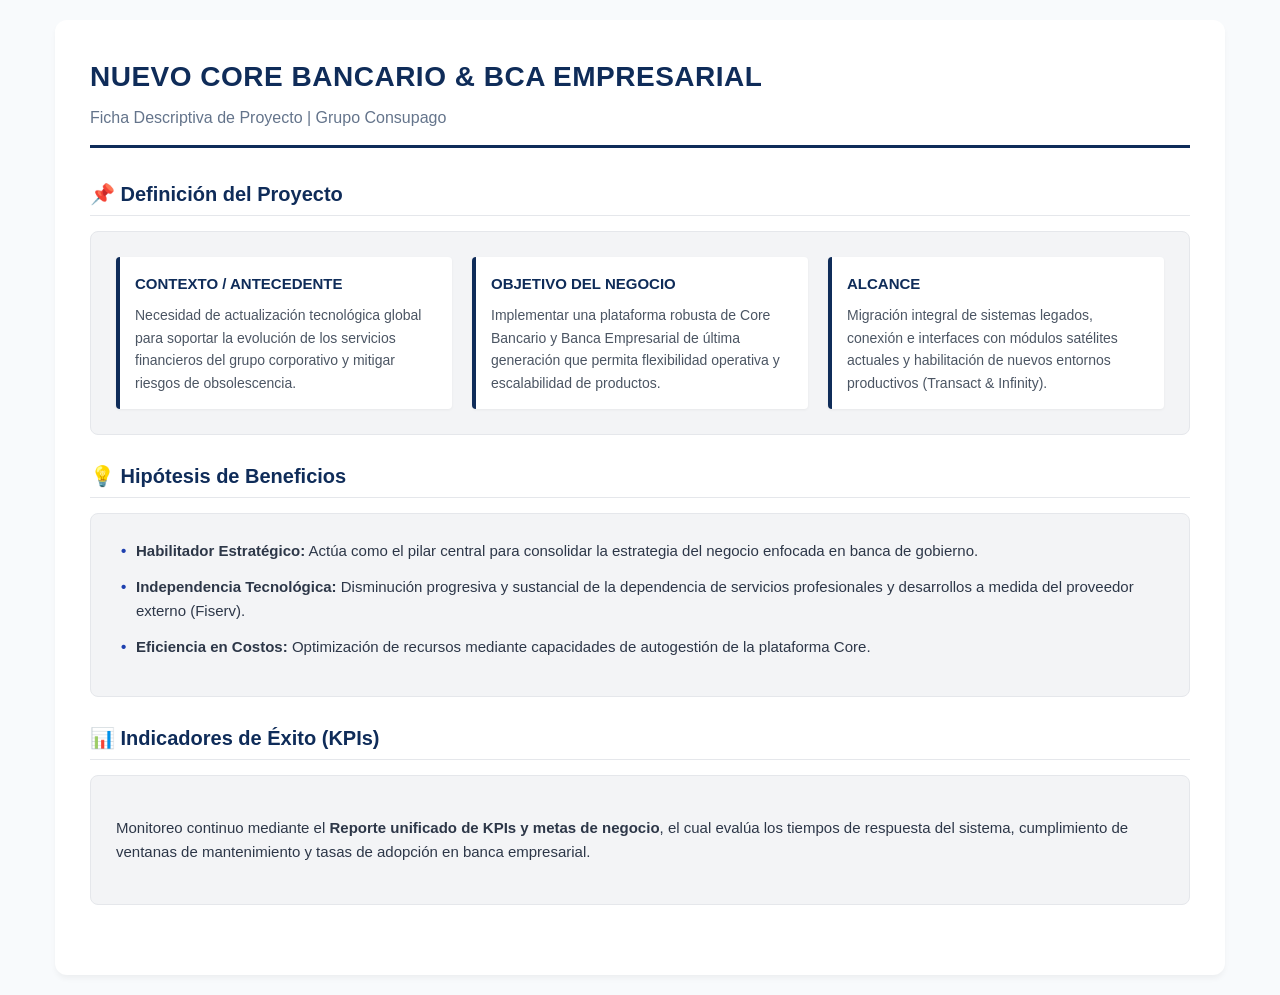
==== commit d9ee090f: "Add descriptive section for Nuevo Core Bancario project The file has been updated to include a new d" ====
--- a/descriptiva-nuevo-core-bancario-bca-empresarial.html
+++ b/descriptiva-nuevo-core-bancario-bca-empresarial.html
@@ -3,604 +3,210 @@
 <head>
     <meta charset="UTF-8">
     <meta name="viewport" content="width=device-width, initial-scale=1.0">
-    <title>Modernización Tecnológica - Nuevo Core Bancario & Bca Empresarial</title>
+    <title>Ficha Descriptiva - Modernización Tecnológica</title>
     <style>
         :root {
-            --bg-color: #dbeafe; /* Fondo general azul claro suave */
-            --card-bg: #ebf3fa;  /* Fondo de la tarjeta principal */
-            --sub-card-bg: #ffffff; /* Fondo de las tarjetas inferiores */
-            --main-blue: #133c70; /* Azul corporativo oscuro de los títulos */
-            --accent-blue: #2563eb; /* Azul secundario para enlaces/detalles */
-            --text-dark: #1e293b;
-            --text-muted: #64748b;
-            --accent-orange: #f97316; /* Color naranja de acento para alertas y "Hoy" */
-            --timeline-bg-line: #b4cfe8; /* Azul claro para el tramo futuro de la línea */
+            --primary-blue: #0f2c59;       /* Azul Corporativo para Encabezados */
+            --dark-gray: #2d3748;          /* Texto principal */
+            --light-bg: #f8fafc;           /* Fondo general */
+            --card-gray: #f3f4f6;          /* Gris claro para los recuadros descriptivos */
+            --border-gray: #e5e7eb;        /* Bordes sutiles */
+            --accent-blue: #1e40af;        /* Variación de azul para viñetas/destacados */
         }
 
         body {
-            font-family: -apple-system, BlinkMacSystemFont, "Segoe UI", Roboto, Helvetica, Arial, sans-serif;
-            background-color: var(--bg-color);
-            background-image: linear-gradient(180deg, #dbeafe 0%, #eff6ff 100%);
-            color: var(--text-dark);
-            margin: 0;
-            padding: 30px 20px;
+            font-family: 'Segoe UI', Tahoma, Geneva, Verdana, sans-serif;
+            line-height: 1.6;
+            color: var(--dark-gray);
+            background-color: var(--light-bg);
+            margin: 0;
+            padding: 20px;
+        }
+
+        .container {
+            max-width: 1100px;
+            margin: 0 auto;
+            background: #ffffff;
+            padding: 35px;
+            border-radius: 12px;
+            box-shadow: 0 4px 6px -1px rgba(0, 0, 0, 0.05);
+        }
+
+        /* ENCABEZADO PRINCIPAL DE LA FICHA DESCRIPTIVA */
+        .main-header {
+            border-bottom: 3px solid var(--primary-blue);
+            padding-bottom: 15px;
+            margin-bottom: 30px;
+        }
+
+        .main-header h1 {
+            color: var(--primary-blue);
+            font-size: 28px;
+            margin: 0 0 5px 0;
+            text-transform: uppercase;
+            letter-spacing: 0.5px;
+        }
+
+        .main-header .subtitle {
+            color: #64748b;
+            font-size: 16px;
+            margin: 0;
+            font-weight: 500;
+        }
+
+        /* DISEÑO DE RECUADROS GRISES PARA LA DESCRIPTIVA */
+        .descriptive-section {
+            margin-bottom: 35px;
+        }
+
+        /* Títulos de sección en Azul */
+        .section-title {
+            color: var(--primary-blue);
+            font-size: 20px;
+            font-weight: 700;
+            margin-top: 0;
+            margin-bottom: 15px;
             display: flex;
-            justify-content: center;
-        }
-
-        .dashboard-container {
-            width: 100%;
-            max-width: 1100px;
-            display: flex;
-            flex-direction: column;
-            gap: 24px;
-        }
-
-        /* Top Header */
-        .top-header {
-            display: flex;
-            justify-content: space-between;
-            align-items: flex-end;
-            padding: 0 10px;
-        }
-
-        .brand-logo {
-            display: flex;
-            flex-direction: column;
-        }
-
-        .brand-group {
-            font-size: 13px;
-            color: var(--main-blue);
-            font-weight: 700;
-            letter-spacing: 0.5px;
-        }
-
-        .brand-title {
-            font-size: 32px;
-            font-weight: 800;
-            color: var(--main-blue);
-            margin: 5px 0 0 0;
-        }
-
-        /* Bloque derecho: texto de fechas y, debajo, los botones alineados a la derecha */
-        .header-meta {
-            display: flex;
-            flex-direction: column;
-            align-items: flex-end;
-            gap: 10px;
-            font-size: 12px;
-            color: var(--text-muted);
-            text-align: right;
-            line-height: 1.5;
-        }
-
-        .header-actions {
-            display: flex;
-            flex-direction: column;
-            align-items: flex-end;
-            gap: 8px;
-        }
-
-        .btn-action {
-            display: block;
-            width: 130px;
-            text-align: center;
-            background-color: white;
-            border: 1px solid #cbd5e0;
-            padding: 8px 16px;
-            border-radius: 20px;
-            cursor: pointer;
-            font-size: 12px;
-            color: var(--text-dark);
-            font-weight: 600;
-            text-decoration: none;
-            box-shadow: 0 1px 2px rgba(0,0,0,0.05);
-            transition: all 0.2s;
-            box-sizing: border-box;
-        }
-
-        .btn-action:hover {
-            background-color: #f8fafc;
-            border-color: #94a3b8;
-        }
-
-        /* Main Dashboard Card */
-        .main-card {
-            background-color: var(--card-bg);
-            border-radius: 24px;
-            padding: 45px;
-            box-shadow: 0 10px 25px -5px rgba(0, 0, 0, 0.05), 0 8px 10px -6px rgba(0, 0, 0, 0.05);
-            display: flex;
-            flex-direction: column;
-            gap: 40px;
-            overflow: hidden;
-        }
-
-        .project-info-grid {
+            align-items: center;
+            border-bottom: 1px solid var(--border-gray);
+            padding-bottom: 5px;
+        }
+
+        /* El contenedor/recuadro gris solicitado */
+        .descriptive-card {
+            background-color: var(--card-gray);
+            border: 1px solid var(--border-gray);
+            border-radius: 8px;
+            padding: 25px;
+            margin-bottom: 25px;
+        }
+
+        /* Grid para separar Contexto, Objetivo y Alcance si se requiere */
+        .descriptive-grid {
             display: grid;
-            grid-template-columns: 3fr 1fr;
-            gap: 40px;
-            align-items: start;
-        }
-
-        .project-details h1 {
-            color: var(--main-blue);
-            font-size: 42px;
-            margin: 0 0 20px 0;
-            font-weight: 700;
-            letter-spacing: -0.5px;
-        }
-
-        .project-description {
-            font-size: 17px;
-            line-height: 1.6;
-            color: var(--main-blue);
-            margin-bottom: 25px;
-            font-weight: 500;
-        }
-
-        .project-meta-pills {
-            font-size: 13px;
-            color: var(--text-muted);
-            line-height: 1.8;
-        }
-
-        /* KPI Badge Right side */
-        .kpi-badge {
-            text-align: right;
-            display: flex;
-            flex-direction: column;
-            justify-content: flex-start;
-            align-items: flex-end;
-        }
-
-        .kpi-number {
-            font-size: 110px;
-            font-weight: 800;
-            color: var(--main-blue);
-            line-height: 0.9;
-            letter-spacing: -2px;
-        }
-
-        .kpi-label {
-            font-size: 13px;
-            font-weight: 700;
-            color: var(--main-blue);
-            margin-top: 10px;
-            text-align: right;
-            width: 160px;
-            line-height: 1.4;
-        }
-
-        .kpi-subtext {
-            font-size: 12px;
-            color: var(--text-muted);
-            margin-top: 5px;
-        }
-
-        /* ===== Línea de tiempo ===== */
-        /* Contenedor: la línea queda en top:200px; los bloques de texto quedan arriba de ella */
-        .timeline-container {
+            grid-template-columns: repeat(3, 1fr);
+            gap: 20px;
+        }
+
+        @media (max-width: 768px) {
+            .descriptive-grid {
+                grid-template-columns: 1fr;
+            }
+        }
+
+        /* Bloques internos del Grid descriptivo */
+        .grid-block {
+            background: #ffffff;
+            border-left: 4px solid var(--primary-blue);
+            border-radius: 4px;
+            padding: 15px;
+            box-shadow: 0 1px 3px rgba(0,0,0,0.05);
+        }
+
+        .grid-block h4 {
+            color: var(--primary-blue);
+            margin: 0 0 8px 0;
+            font-size: 15px;
+            text-transform: uppercase;
+        }
+
+        .grid-block p {
+            margin: 0;
+            font-size: 14px;
+            color: #4b5563;
+        }
+
+        /* Formato para Hipótesis de Beneficios / KPIs */
+        .benefit-content {
+            font-size: 15px;
+            color: var(--dark-gray);
+        }
+
+        .benefit-list {
+            margin: 0;
+            padding-left: 20px;
+        }
+
+        .benefit-list li {
+            margin-bottom: 12px;
             position: relative;
-            height: 250px;
-            margin: 20px 0 10px 0;
-        }
-
-        /* Línea base de fondo */
-        .timeline-line {
-            position: absolute;
-            top: 200px;
-            left: 0;
-            width: 100%;
-            height: 4px;
-            background-color: var(--timeline-bg-line);
-            border-radius: 2px;
-            z-index: 1;
-        }
-
-        /* Línea de progreso real (su ancho se ajusta a "hoy" con el script) */
-        .timeline-progress {
-            position: absolute;
-            top: 200px;
-            left: 0;
-            width: 16%;
-            height: 4px;
-            background-color: var(--main-blue);
-            border-radius: 2px 0 0 2px;
-            z-index: 2;
-        }
-
-        /* Capa de nodos */
-        .timeline-nodes {
-            position: absolute;
-            top: 0;
-            left: 0;
-            right: 0;
-            bottom: 0;
-            z-index: 3;
-        }
-
-        /* Cada nodo ocupa la altura completa; su posición horizontal la define el style inline (left: X%) */
-        .timeline-node {
-            position: absolute;
-            top: 0;
-            bottom: 0;
-            width: 0;
-        }
-
-        /* Círculo sobre la línea */
-        .node-dot {
-            position: absolute;
-            top: 195px;
-            left: -7px;
-            width: 14px;
-            height: 14px;
-            border-radius: 50%;
-            background-color: #ebf3fa;
-            border: 3px solid var(--main-blue);
-            box-sizing: border-box;
-            z-index: 5;
-        }
-
-        .node-dot.filled {
-            background-color: var(--main-blue);
-        }
-
-        /* Último nodo: naranja sólido */
-        .node-dot.orange {
-            top: 192px;
-            left: -10px;
-            width: 20px;
-            height: 20px;
-            background-color: var(--accent-orange);
-            border-color: var(--accent-orange);
-        }
-
-        /* Línea vertical que conecta el bloque de texto con el nodo */
-        .node-stem {
-            position: absolute;
-            left: 0;
-            width: 1px;
-            bottom: 55px;
-            background-color: #7fa4cd;
-        }
-
-        .node-stem.high {
-            top: 101px;
-        }
-
-        .node-stem.low {
-            top: 156px;
-        }
-
-        /* Bloque de texto: fecha arriba, actividad debajo; siempre arriba de la línea */
-        .node-info {
-            position: absolute;
-            left: -85px;
-            width: 170px;
-            display: flex;
-            flex-direction: column;
-            align-items: center;
-            gap: 3px;
-            text-align: center;
-        }
-
-        .node-info.high {
-            bottom: 155px;
-        }
-
-        .node-info.low {
-            bottom: 100px;
-        }
-
-        /* Primer nodo: el texto empieza en el nodo para no salirse de la tarjeta */
-        .node-info.align-start {
-            left: 0;
-            align-items: flex-start;
-            text-align: left;
-        }
-
-        /* Último nodo: el texto termina en el nodo para no salirse de la tarjeta */
-        .node-info.align-end {
-            left: auto;
-            right: 0;
-            align-items: flex-end;
-            text-align: right;
-        }
-
-        .node-date-box {
-            color: var(--main-blue);
-            font-size: 13px;
-            font-weight: 700;
-            white-space: nowrap;
-        }
-
-        .node-label-box {
-            color: var(--main-blue);
-            font-size: 12px;
-            line-height: 1.3;
-            font-weight: 500;
-        }
-
-        /* Marcador de fecha actual ("Hoy"), debajo de la línea; su posición la ajusta el script */
-        .timeline-marker-today {
-            position: absolute;
-            left: 16%;
-            top: 200px;
-            width: 0;
-            height: 4px;
-            z-index: 6;
-        }
-
-        .today-indicator-line {
-            position: absolute;
-            left: -1px;
-            top: -7px;
-            width: 2px;
-            height: 18px;
-            background-color: var(--accent-orange);
-        }
-
-        .today-label-box {
-            position: absolute;
-            top: 20px;
-            left: 50%;
-            transform: translateX(-50%);
-            white-space: nowrap;
-            font-size: 12px;
-            color: var(--accent-orange);
-            font-weight: 700;
-        }
-
-        /* Bottom Row Cards */
-        .bottom-grid {
-            display: grid;
-            grid-template-columns: 1fr 1fr;
-            gap: 24px;
-        }
-
-        .bottom-card {
-            background-color: var(--sub-card-bg);
-            border-radius: 16px;
-            padding: 28px;
-            box-shadow: 0 4px 6px -1px rgba(0, 0, 0, 0.05);
-        }
-
-        .bottom-card h2 {
-            font-size: 20px;
-            color: var(--main-blue);
-            margin-top: 0;
-            margin-bottom: 20px;
-            font-weight: 700;
-        }
-
-        .bottom-card p {
-            font-size: 14px;
-            line-height: 1.6;
-            margin: 0 0 12px 0;
-            color: var(--text-dark);
-        }
-
-        .text-empty {
-            color: var(--text-muted);
-            font-style: italic;
-        }
-
-        .alert-container {
-            display: flex;
-            justify-content: space-between;
-            align-items: center;
-            margin-top: 15px;
-        }
-
-        .badge-alert {
-            background-color: #D9F2D0;
-            color: #4EA72E;
-            padding: 4px 10px;
-            border-radius: 6px;
-            font-size: 11px;
-            font-weight: 700;
-            text-transform: uppercase;
-        }
+            list-style-type: none;
+        }
+
+        /* Viñetas personalizadas en azul */
+        .benefit-list li::before {
+            content: "•";
+            color: var(--accent-blue);
+            font-weight: bold;
+            display: inline-block; 
+            width: 1em;
+            margin-left: -1em;
+        }
+
     </style>
 </head>
 <body>
 
-    <div class="dashboard-container">
-
-        <header class="top-header">
-            <div class="brand-logo">
-                <span class="brand-group">Grupo Consupago</span>
-                <h2 class="brand-title">Modernización Tecnológica</h2>
-            </div>
-            <div class="header-meta">
-                <div>
-                    Información al <strong>17 Oct 2026</strong><br>
-                    Consulta del 20 oct 2026
+<div class="container">
+
+    <!-- Encabezado Principal -->
+    <header class="main-header">
+        <h1>Nuevo Core Bancario & Bca Empresarial</h1>
+        <p class="subtitle">Ficha Descriptiva de Proyecto | Grupo Consupago</p>
+    </header>
+
+    <!-- SECCIÓN DESCRIPTIVA CON RECUADROS GRISES Y ENCABEZADOS EN AZUL -->
+    <section class="descriptive-section">
+        
+        <!-- Bloque 1: Contexto, Objetivo y Alcance -->
+        <h3 class="section-title">📌 Definición del Proyecto</h3>
+        <div class="descriptive-card">
+            <div class="descriptive-grid">
+                
+                <!-- Recuadro Interno: Contexto -->
+                <div class="grid-block">
+                    <h4>Contexto / Antecedente</h4>
+                    <p>Necesidad de actualización tecnológica global para soportar la evolución de los servicios financieros del grupo corporativo y mitigar riesgos de obsolescencia.</p>
                 </div>
-                <div class="header-actions">
-                    <button class="btn-action" onclick="window.print()">Imprimir vista</button>
-                    <a class="btn-action" href="index.html">Volver</a>
+
+                <!-- Recuadro Interno: Objetivo -->
+                <div class="grid-block">
+                    <h4>Objetivo del Negocio</h4>
+                    <p>Implementar una plataforma robusta de Core Bancario y Banca Empresarial de última generación que permita flexibilidad operativa y escalabilidad de productos.</p>
                 </div>
-            </div>
-        </header>
-
-        <main class="main-card">
-
-            <div class="project-info-grid">
-                <div class="project-details">
-                    <h1>Nuevo Core Bancario & Bca Empresarial</h1>
-
-                    <div class="project-description">
-                        Contexto / Antecedente, Objetivo, Alcance
-
-                    </div>
-
+
+                <!-- Recuadro Interno: Alcance -->
+                <div class="grid-block">
+                    <h4>Alcance</h4>
+                    <p>Migración integral de sistemas legados, conexión e interfaces con módulos satélites actuales y habilitación de nuevos entornos productivos (Transact & Infinity).</p>
                 </div>
 
-                <div class="kpi-badge">
-                    <div class="kpi-number">38</div>
-                    <div class="kpi-label">días para el inicio de operaciones</div>
-                    <div class="kpi-subtext">01 de enero de 2028</div>
-                </div>
-            </div>
-
-            <div class="timeline-container">
-                <div class="timeline-line"></div>
-                <div class="timeline-progress"></div>
-
-                <div class="timeline-marker-today">
-                    <div class="today-indicator-line"></div>
-                    <div class="today-label-box">Hoy</div>
-                </div>
-
-                <div class="timeline-nodes">
-
-                    <div class="timeline-node" data-fecha="2026-09-10" style="left: 0%;">
-                        <div class="node-stem high"></div>
-                        <div class="node-info high align-start">
-                            <div class="node-date-box">10 sep 2026</div>
-                            <div class="node-label-box">Hito 1</div>
-                        </div>
-                        <div class="node-dot filled"></div>
-                    </div>
-
-                    <div class="timeline-node" data-fecha="2026-10-10" style="left: 17%;">
-                        <div class="node-stem low"></div>
-                        <div class="node-info low">
-                            <div class="node-date-box">10 oct 2026</div>
-                            <div class="node-label-box">Hito 2</div>
-                        </div>
-                        <div class="node-dot"></div>
-                    </div>
-
-                    <div class="timeline-node" data-fecha="2026-11-20" style="left: 34%;">
-                        <div class="node-stem high"></div>
-                        <div class="node-info high">
-                            <div class="node-date-box">20 nov 2026</div>
-                            <div class="node-label-box">Hito 3</div>
-                        </div>
-                        <div class="node-dot"></div>
-                    </div>
-
-                    <div class="timeline-node" data-fecha="2027-01-20" style="left: 51%;">
-                        <div class="node-stem low"></div>
-                        <div class="node-info low">
-                            <div class="node-date-box">20 ene 2027</div>
-                            <div class="node-label-box">Hito 4</div>
-                        </div>
-                        <div class="node-dot"></div>
-                    </div>
-
-                    <div class="timeline-node" data-fecha="2027-07-26" style="left: 68%;">
-                        <div class="node-stem high"></div>
-                        <div class="node-info high">
-                            <div class="node-date-box">26 jul 2027</div>
-                            <div class="node-label-box">Hito 5</div>
-                        </div>
-                        <div class="node-dot"></div>
-                    </div>
-
-                    <div class="timeline-node" data-fecha="2027-11-21" style="left: 84%;">
-                        <div class="node-stem low"></div>
-                        <div class="node-info low">
-                            <div class="node-date-box">21 nov 2027</div>
-                            <div class="node-label-box">Hito 6</div>
-                        </div>
-                        <div class="node-dot"></div>
-                    </div>
-
-                    <div class="timeline-node" data-fecha="2028-01-01" style="left: 100%;">
-                        <div class="node-stem high"></div>
-                        <div class="node-info high align-end">
-                            <div class="node-date-box" style="color: var(--accent-orange);">01 ene 2028</div>
-                            <div class="node-label-box" style="color: var(--accent-orange); font-weight: 700;">Inicio de operaciones</div>
-                        </div>
-                        <div class="node-dot orange"></div>
-                    </div>
-
-                </div>
-            </div>
-
-        </main>
-
-        <div class="bottom-grid">
-            <div class="bottom-card">
-                <h2>Hipótesis de beneficios</h2>
-                <p class="text-empty">Habilitador de la estrategia del negocio de banca de gobierno y de la disminución de la dependencia y servicios profesionales de proveedor (Fiserv)</p>
-            </div>
-            <div class="bottom-card">
-                <h2>KPIs y Metas</h2>
-                <div class="alert-container">
-                     <p class="text-empty">Reporte KPIs y metas</p>
-                </div>
             </div>
         </div>
 
-    </div>
-
-    <script>
-    /* "Hoy" dinámico: usa la fecha actual en zona horaria de Ciudad de México.
-       Ubica el marcador y la barra de avance entre las fechas de los nodos. */
-    (function () {
-        var MESES = ['ene', 'feb', 'mar', 'abr', 'may', 'jun', 'jul', 'ago', 'sep', 'oct', 'nov', 'dic'];
-        var nodos = document.querySelectorAll('.timeline-node[data-fecha]');
-        var marcador = document.querySelector('.timeline-marker-today');
-        var etiqueta = document.querySelector('.today-label-box');
-        var avance = document.querySelector('.timeline-progress');
-
-        if (!nodos.length || !marcador || !etiqueta || !avance) return;
-
-        // Fecha de hoy en zona horaria de México, como { y, m, d }
-        function fechaHoy() {
-            var partes = new Intl.DateTimeFormat('en-US', {
-                timeZone: 'America/Mexico_City',
-                year: 'numeric', month: 'numeric', day: 'numeric'
-            }).formatToParts(new Date());
-            var v = {};
-            partes.forEach(function (p) { v[p.type] = parseInt(p.value, 10); });
-            return v;
-        }
-
-        // Convierte a número de días para poder comparar y restar fechas
-        function diasDesde(y, m, d) {
-            return Date.UTC(y, m - 1, d) / 86400000;
-        }
-
-        var puntos = [];
-        nodos.forEach(function (n) {
-            var p = n.getAttribute('data-fecha').split('-');
-            puntos.push({
-                dias: diasDesde(+p[0], +p[1], +p[2]),
-                pos: parseFloat(n.style.left)
-            });
-        });
-
-        var h = fechaHoy();
-        var hoy = diasDesde(h.year, h.month, h.day);
-        var posicion;
-
-        if (hoy <= puntos[0].dias) {
-            posicion = puntos[0].pos;
-        } else if (hoy >= puntos[puntos.length - 1].dias) {
-            posicion = puntos[puntos.length - 1].pos;
-        } else {
-            posicion = puntos[0].pos;
-            for (var i = 0; i < puntos.length - 1; i++) {
-                var a = puntos[i], b = puntos[i + 1];
-                if (hoy >= a.dias && hoy <= b.dias) {
-                    posicion = a.pos + ((hoy - a.dias) / (b.dias - a.dias)) * (b.pos - a.pos);
-                    break;
-                }
-            }
-        }
-
-        marcador.style.left = posicion + '%';
-        avance.style.width = posicion + '%';
-        etiqueta.textContent = 'Hoy, ' + h.day + ' ' + MESES[h.month - 1];
-    })();
-    </script>
+        <!-- Bloque 2: Hipótesis de Beneficios -->
+        <h3 class="section-title">💡 Hipótesis de Beneficios</h3>
+        <div class="descriptive-card">
+            <div class="benefit-content">
+                <ul class="benefit-list">
+                    <li><strong>Habilitador Estratégico:</strong> Actúa como el pilar central para consolidar la estrategia del negocio enfocada en banca de gobierno.</li>
+                    <li><strong>Independencia Tecnológica:</strong> Disminución progresiva y sustancial de la dependencia de servicios profesionales y desarrollos a medida del proveedor externo (Fiserv).</li>
+                    <li><strong>Eficiencia en Costos:</strong> Optimización de recursos mediante capacidades de autogestión de la plataforma Core.</li>
+                </ul>
+            </div>
+        </div>
+
+        <!-- Bloque 3: KPIs y Metas -->
+        <h3 class="section-title">📊 Indicadores de Éxito (KPIs)</h3>
+        <div class="descriptive-card" style="margin-bottom: 0;">
+            <div class="benefit-content">
+                <p>Monitoreo continuo mediante el <strong>Reporte unificado de KPIs y metas de negocio</strong>, el cual evalúa los tiempos de respuesta del sistema, cumplimiento de ventanas de mantenimiento y tasas de adopción en banca empresarial.</p>
+            </div>
+        </div>
+
+    </section>
+
+</div>
 
 </body>
 </html>
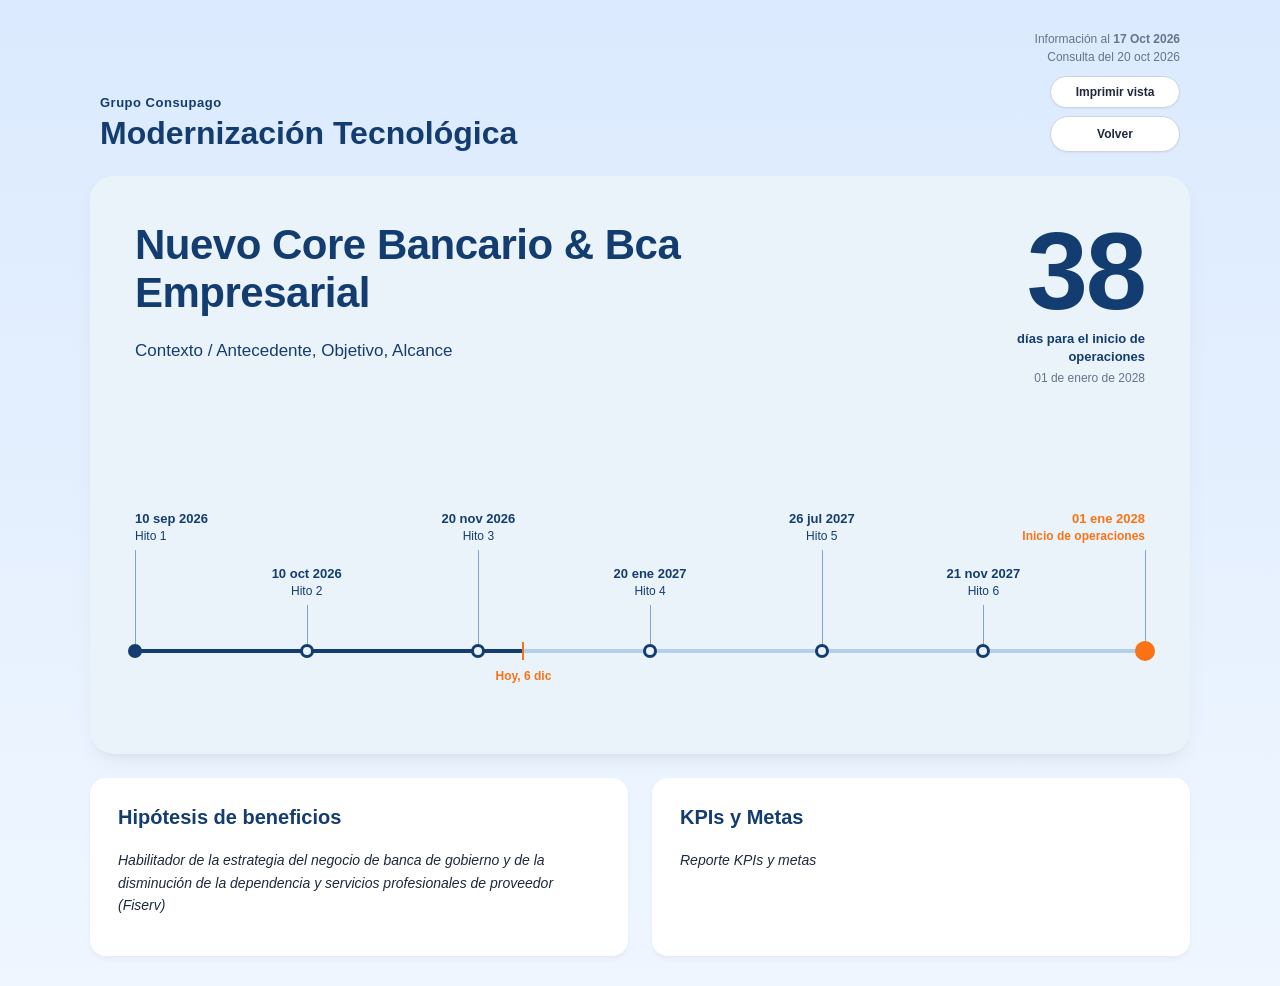
==== commit 38be96ed: "Add files via upload" ====
--- a/descriptiva-nuevo-core-bancario-bca-empresarial.html
+++ b/descriptiva-nuevo-core-bancario-bca-empresarial.html
@@ -3,210 +3,604 @@
 <head>
     <meta charset="UTF-8">
     <meta name="viewport" content="width=device-width, initial-scale=1.0">
-    <title>Ficha Descriptiva - Modernización Tecnológica</title>
+    <title>Modernización Tecnológica - Nuevo Core Bancario & Bca Empresarial</title>
     <style>
         :root {
-            --primary-blue: #0f2c59;       /* Azul Corporativo para Encabezados */
-            --dark-gray: #2d3748;          /* Texto principal */
-            --light-bg: #f8fafc;           /* Fondo general */
-            --card-gray: #f3f4f6;          /* Gris claro para los recuadros descriptivos */
-            --border-gray: #e5e7eb;        /* Bordes sutiles */
-            --accent-blue: #1e40af;        /* Variación de azul para viñetas/destacados */
+            --bg-color: #dbeafe; /* Fondo general azul claro suave */
+            --card-bg: #ebf3fa;  /* Fondo de la tarjeta principal */
+            --sub-card-bg: #ffffff; /* Fondo de las tarjetas inferiores */
+            --main-blue: #133c70; /* Azul corporativo oscuro de los títulos */
+            --accent-blue: #2563eb; /* Azul secundario para enlaces/detalles */
+            --text-dark: #1e293b;
+            --text-muted: #64748b;
+            --accent-orange: #f97316; /* Color naranja de acento para alertas y "Hoy" */
+            --timeline-bg-line: #b4cfe8; /* Azul claro para el tramo futuro de la línea */
         }
 
         body {
-            font-family: 'Segoe UI', Tahoma, Geneva, Verdana, sans-serif;
+            font-family: -apple-system, BlinkMacSystemFont, "Segoe UI", Roboto, Helvetica, Arial, sans-serif;
+            background-color: var(--bg-color);
+            background-image: linear-gradient(180deg, #dbeafe 0%, #eff6ff 100%);
+            color: var(--text-dark);
+            margin: 0;
+            padding: 30px 20px;
+            display: flex;
+            justify-content: center;
+        }
+
+        .dashboard-container {
+            width: 100%;
+            max-width: 1100px;
+            display: flex;
+            flex-direction: column;
+            gap: 24px;
+        }
+
+        /* Top Header */
+        .top-header {
+            display: flex;
+            justify-content: space-between;
+            align-items: flex-end;
+            padding: 0 10px;
+        }
+
+        .brand-logo {
+            display: flex;
+            flex-direction: column;
+        }
+
+        .brand-group {
+            font-size: 13px;
+            color: var(--main-blue);
+            font-weight: 700;
+            letter-spacing: 0.5px;
+        }
+
+        .brand-title {
+            font-size: 32px;
+            font-weight: 800;
+            color: var(--main-blue);
+            margin: 5px 0 0 0;
+        }
+
+        /* Bloque derecho: texto de fechas y, debajo, los botones alineados a la derecha */
+        .header-meta {
+            display: flex;
+            flex-direction: column;
+            align-items: flex-end;
+            gap: 10px;
+            font-size: 12px;
+            color: var(--text-muted);
+            text-align: right;
+            line-height: 1.5;
+        }
+
+        .header-actions {
+            display: flex;
+            flex-direction: column;
+            align-items: flex-end;
+            gap: 8px;
+        }
+
+        .btn-action {
+            display: block;
+            width: 130px;
+            text-align: center;
+            background-color: white;
+            border: 1px solid #cbd5e0;
+            padding: 8px 16px;
+            border-radius: 20px;
+            cursor: pointer;
+            font-size: 12px;
+            color: var(--text-dark);
+            font-weight: 600;
+            text-decoration: none;
+            box-shadow: 0 1px 2px rgba(0,0,0,0.05);
+            transition: all 0.2s;
+            box-sizing: border-box;
+        }
+
+        .btn-action:hover {
+            background-color: #f8fafc;
+            border-color: #94a3b8;
+        }
+
+        /* Main Dashboard Card */
+        .main-card {
+            background-color: var(--card-bg);
+            border-radius: 24px;
+            padding: 45px;
+            box-shadow: 0 10px 25px -5px rgba(0, 0, 0, 0.05), 0 8px 10px -6px rgba(0, 0, 0, 0.05);
+            display: flex;
+            flex-direction: column;
+            gap: 40px;
+            overflow: hidden;
+        }
+
+        .project-info-grid {
+            display: grid;
+            grid-template-columns: 3fr 1fr;
+            gap: 40px;
+            align-items: start;
+        }
+
+        .project-details h1 {
+            color: var(--main-blue);
+            font-size: 42px;
+            margin: 0 0 20px 0;
+            font-weight: 700;
+            letter-spacing: -0.5px;
+        }
+
+        .project-description {
+            font-size: 17px;
             line-height: 1.6;
-            color: var(--dark-gray);
-            background-color: var(--light-bg);
-            margin: 0;
-            padding: 20px;
-        }
-
-        .container {
-            max-width: 1100px;
-            margin: 0 auto;
-            background: #ffffff;
-            padding: 35px;
-            border-radius: 12px;
+            color: var(--main-blue);
+            margin-bottom: 25px;
+            font-weight: 500;
+        }
+
+        .project-meta-pills {
+            font-size: 13px;
+            color: var(--text-muted);
+            line-height: 1.8;
+        }
+
+        /* KPI Badge Right side */
+        .kpi-badge {
+            text-align: right;
+            display: flex;
+            flex-direction: column;
+            justify-content: flex-start;
+            align-items: flex-end;
+        }
+
+        .kpi-number {
+            font-size: 110px;
+            font-weight: 800;
+            color: var(--main-blue);
+            line-height: 0.9;
+            letter-spacing: -2px;
+        }
+
+        .kpi-label {
+            font-size: 13px;
+            font-weight: 700;
+            color: var(--main-blue);
+            margin-top: 10px;
+            text-align: right;
+            width: 160px;
+            line-height: 1.4;
+        }
+
+        .kpi-subtext {
+            font-size: 12px;
+            color: var(--text-muted);
+            margin-top: 5px;
+        }
+
+        /* ===== Línea de tiempo ===== */
+        /* Contenedor: la línea queda en top:200px; los bloques de texto quedan arriba de ella */
+        .timeline-container {
+            position: relative;
+            height: 250px;
+            margin: 20px 0 10px 0;
+        }
+
+        /* Línea base de fondo */
+        .timeline-line {
+            position: absolute;
+            top: 200px;
+            left: 0;
+            width: 100%;
+            height: 4px;
+            background-color: var(--timeline-bg-line);
+            border-radius: 2px;
+            z-index: 1;
+        }
+
+        /* Línea de progreso real (su ancho se ajusta a "hoy" con el script) */
+        .timeline-progress {
+            position: absolute;
+            top: 200px;
+            left: 0;
+            width: 16%;
+            height: 4px;
+            background-color: var(--main-blue);
+            border-radius: 2px 0 0 2px;
+            z-index: 2;
+        }
+
+        /* Capa de nodos */
+        .timeline-nodes {
+            position: absolute;
+            top: 0;
+            left: 0;
+            right: 0;
+            bottom: 0;
+            z-index: 3;
+        }
+
+        /* Cada nodo ocupa la altura completa; su posición horizontal la define el style inline (left: X%) */
+        .timeline-node {
+            position: absolute;
+            top: 0;
+            bottom: 0;
+            width: 0;
+        }
+
+        /* Círculo sobre la línea */
+        .node-dot {
+            position: absolute;
+            top: 195px;
+            left: -7px;
+            width: 14px;
+            height: 14px;
+            border-radius: 50%;
+            background-color: #ebf3fa;
+            border: 3px solid var(--main-blue);
+            box-sizing: border-box;
+            z-index: 5;
+        }
+
+        .node-dot.filled {
+            background-color: var(--main-blue);
+        }
+
+        /* Último nodo: naranja sólido */
+        .node-dot.orange {
+            top: 192px;
+            left: -10px;
+            width: 20px;
+            height: 20px;
+            background-color: var(--accent-orange);
+            border-color: var(--accent-orange);
+        }
+
+        /* Línea vertical que conecta el bloque de texto con el nodo */
+        .node-stem {
+            position: absolute;
+            left: 0;
+            width: 1px;
+            bottom: 55px;
+            background-color: #7fa4cd;
+        }
+
+        .node-stem.high {
+            top: 101px;
+        }
+
+        .node-stem.low {
+            top: 156px;
+        }
+
+        /* Bloque de texto: fecha arriba, actividad debajo; siempre arriba de la línea */
+        .node-info {
+            position: absolute;
+            left: -85px;
+            width: 170px;
+            display: flex;
+            flex-direction: column;
+            align-items: center;
+            gap: 3px;
+            text-align: center;
+        }
+
+        .node-info.high {
+            bottom: 155px;
+        }
+
+        .node-info.low {
+            bottom: 100px;
+        }
+
+        /* Primer nodo: el texto empieza en el nodo para no salirse de la tarjeta */
+        .node-info.align-start {
+            left: 0;
+            align-items: flex-start;
+            text-align: left;
+        }
+
+        /* Último nodo: el texto termina en el nodo para no salirse de la tarjeta */
+        .node-info.align-end {
+            left: auto;
+            right: 0;
+            align-items: flex-end;
+            text-align: right;
+        }
+
+        .node-date-box {
+            color: var(--main-blue);
+            font-size: 13px;
+            font-weight: 700;
+            white-space: nowrap;
+        }
+
+        .node-label-box {
+            color: var(--main-blue);
+            font-size: 12px;
+            line-height: 1.3;
+            font-weight: 500;
+        }
+
+        /* Marcador de fecha actual ("Hoy"), debajo de la línea; su posición la ajusta el script */
+        .timeline-marker-today {
+            position: absolute;
+            left: 16%;
+            top: 200px;
+            width: 0;
+            height: 4px;
+            z-index: 6;
+        }
+
+        .today-indicator-line {
+            position: absolute;
+            left: -1px;
+            top: -7px;
+            width: 2px;
+            height: 18px;
+            background-color: var(--accent-orange);
+        }
+
+        .today-label-box {
+            position: absolute;
+            top: 20px;
+            left: 50%;
+            transform: translateX(-50%);
+            white-space: nowrap;
+            font-size: 12px;
+            color: var(--accent-orange);
+            font-weight: 700;
+        }
+
+        /* Bottom Row Cards */
+        .bottom-grid {
+            display: grid;
+            grid-template-columns: 1fr 1fr;
+            gap: 24px;
+        }
+
+        .bottom-card {
+            background-color: var(--sub-card-bg);
+            border-radius: 16px;
+            padding: 28px;
             box-shadow: 0 4px 6px -1px rgba(0, 0, 0, 0.05);
         }
 
-        /* ENCABEZADO PRINCIPAL DE LA FICHA DESCRIPTIVA */
-        .main-header {
-            border-bottom: 3px solid var(--primary-blue);
-            padding-bottom: 15px;
-            margin-bottom: 30px;
-        }
-
-        .main-header h1 {
-            color: var(--primary-blue);
-            font-size: 28px;
-            margin: 0 0 5px 0;
+        .bottom-card h2 {
+            font-size: 20px;
+            color: var(--main-blue);
+            margin-top: 0;
+            margin-bottom: 20px;
+            font-weight: 700;
+        }
+
+        .bottom-card p {
+            font-size: 14px;
+            line-height: 1.6;
+            margin: 0 0 12px 0;
+            color: var(--text-dark);
+        }
+
+        .text-empty {
+            color: var(--text-muted);
+            font-style: italic;
+        }
+
+        .alert-container {
+            display: flex;
+            justify-content: space-between;
+            align-items: center;
+            margin-top: 15px;
+        }
+
+        .badge-alert {
+            background-color: #D9F2D0;
+            color: #4EA72E;
+            padding: 4px 10px;
+            border-radius: 6px;
+            font-size: 11px;
+            font-weight: 700;
             text-transform: uppercase;
-            letter-spacing: 0.5px;
-        }
-
-        .main-header .subtitle {
-            color: #64748b;
-            font-size: 16px;
-            margin: 0;
-            font-weight: 500;
-        }
-
-        /* DISEÑO DE RECUADROS GRISES PARA LA DESCRIPTIVA */
-        .descriptive-section {
-            margin-bottom: 35px;
-        }
-
-        /* Títulos de sección en Azul */
-        .section-title {
-            color: var(--primary-blue);
-            font-size: 20px;
-            font-weight: 700;
-            margin-top: 0;
-            margin-bottom: 15px;
-            display: flex;
-            align-items: center;
-            border-bottom: 1px solid var(--border-gray);
-            padding-bottom: 5px;
-        }
-
-        /* El contenedor/recuadro gris solicitado */
-        .descriptive-card {
-            background-color: var(--card-gray);
-            border: 1px solid var(--border-gray);
-            border-radius: 8px;
-            padding: 25px;
-            margin-bottom: 25px;
-        }
-
-        /* Grid para separar Contexto, Objetivo y Alcance si se requiere */
-        .descriptive-grid {
-            display: grid;
-            grid-template-columns: repeat(3, 1fr);
-            gap: 20px;
-        }
-
-        @media (max-width: 768px) {
-            .descriptive-grid {
-                grid-template-columns: 1fr;
-            }
-        }
-
-        /* Bloques internos del Grid descriptivo */
-        .grid-block {
-            background: #ffffff;
-            border-left: 4px solid var(--primary-blue);
-            border-radius: 4px;
-            padding: 15px;
-            box-shadow: 0 1px 3px rgba(0,0,0,0.05);
-        }
-
-        .grid-block h4 {
-            color: var(--primary-blue);
-            margin: 0 0 8px 0;
-            font-size: 15px;
-            text-transform: uppercase;
-        }
-
-        .grid-block p {
-            margin: 0;
-            font-size: 14px;
-            color: #4b5563;
-        }
-
-        /* Formato para Hipótesis de Beneficios / KPIs */
-        .benefit-content {
-            font-size: 15px;
-            color: var(--dark-gray);
-        }
-
-        .benefit-list {
-            margin: 0;
-            padding-left: 20px;
-        }
-
-        .benefit-list li {
-            margin-bottom: 12px;
-            position: relative;
-            list-style-type: none;
-        }
-
-        /* Viñetas personalizadas en azul */
-        .benefit-list li::before {
-            content: "•";
-            color: var(--accent-blue);
-            font-weight: bold;
-            display: inline-block; 
-            width: 1em;
-            margin-left: -1em;
-        }
-
+        }
     </style>
 </head>
 <body>
 
-<div class="container">
-
-    <!-- Encabezado Principal -->
-    <header class="main-header">
-        <h1>Nuevo Core Bancario & Bca Empresarial</h1>
-        <p class="subtitle">Ficha Descriptiva de Proyecto | Grupo Consupago</p>
-    </header>
-
-    <!-- SECCIÓN DESCRIPTIVA CON RECUADROS GRISES Y ENCABEZADOS EN AZUL -->
-    <section class="descriptive-section">
-        
-        <!-- Bloque 1: Contexto, Objetivo y Alcance -->
-        <h3 class="section-title">📌 Definición del Proyecto</h3>
-        <div class="descriptive-card">
-            <div class="descriptive-grid">
-                
-                <!-- Recuadro Interno: Contexto -->
-                <div class="grid-block">
-                    <h4>Contexto / Antecedente</h4>
-                    <p>Necesidad de actualización tecnológica global para soportar la evolución de los servicios financieros del grupo corporativo y mitigar riesgos de obsolescencia.</p>
+    <div class="dashboard-container">
+
+        <header class="top-header">
+            <div class="brand-logo">
+                <span class="brand-group">Grupo Consupago</span>
+                <h2 class="brand-title">Modernización Tecnológica</h2>
+            </div>
+            <div class="header-meta">
+                <div>
+                    Información al <strong>17 Oct 2026</strong><br>
+                    Consulta del 20 oct 2026
                 </div>
-
-                <!-- Recuadro Interno: Objetivo -->
-                <div class="grid-block">
-                    <h4>Objetivo del Negocio</h4>
-                    <p>Implementar una plataforma robusta de Core Bancario y Banca Empresarial de última generación que permita flexibilidad operativa y escalabilidad de productos.</p>
+                <div class="header-actions">
+                    <button class="btn-action" onclick="window.print()">Imprimir vista</button>
+                    <a class="btn-action" href="index.html">Volver</a>
                 </div>
-
-                <!-- Recuadro Interno: Alcance -->
-                <div class="grid-block">
-                    <h4>Alcance</h4>
-                    <p>Migración integral de sistemas legados, conexión e interfaces con módulos satélites actuales y habilitación de nuevos entornos productivos (Transact & Infinity).</p>
+            </div>
+        </header>
+
+        <main class="main-card">
+
+            <div class="project-info-grid">
+                <div class="project-details">
+                    <h1>Nuevo Core Bancario & Bca Empresarial</h1>
+
+                    <div class="project-description">
+                        Contexto / Antecedente, Objetivo, Alcance
+
+                    </div>
+
                 </div>
 
+                <div class="kpi-badge">
+                    <div class="kpi-number">38</div>
+                    <div class="kpi-label">días para el inicio de operaciones</div>
+                    <div class="kpi-subtext">01 de enero de 2028</div>
+                </div>
+            </div>
+
+            <div class="timeline-container">
+                <div class="timeline-line"></div>
+                <div class="timeline-progress"></div>
+
+                <div class="timeline-marker-today">
+                    <div class="today-indicator-line"></div>
+                    <div class="today-label-box">Hoy</div>
+                </div>
+
+                <div class="timeline-nodes">
+
+                    <div class="timeline-node" data-fecha="2026-09-10" style="left: 0%;">
+                        <div class="node-stem high"></div>
+                        <div class="node-info high align-start">
+                            <div class="node-date-box">10 sep 2026</div>
+                            <div class="node-label-box">Hito 1</div>
+                        </div>
+                        <div class="node-dot filled"></div>
+                    </div>
+
+                    <div class="timeline-node" data-fecha="2026-10-10" style="left: 17%;">
+                        <div class="node-stem low"></div>
+                        <div class="node-info low">
+                            <div class="node-date-box">10 oct 2026</div>
+                            <div class="node-label-box">Hito 2</div>
+                        </div>
+                        <div class="node-dot"></div>
+                    </div>
+
+                    <div class="timeline-node" data-fecha="2026-11-20" style="left: 34%;">
+                        <div class="node-stem high"></div>
+                        <div class="node-info high">
+                            <div class="node-date-box">20 nov 2026</div>
+                            <div class="node-label-box">Hito 3</div>
+                        </div>
+                        <div class="node-dot"></div>
+                    </div>
+
+                    <div class="timeline-node" data-fecha="2027-01-20" style="left: 51%;">
+                        <div class="node-stem low"></div>
+                        <div class="node-info low">
+                            <div class="node-date-box">20 ene 2027</div>
+                            <div class="node-label-box">Hito 4</div>
+                        </div>
+                        <div class="node-dot"></div>
+                    </div>
+
+                    <div class="timeline-node" data-fecha="2027-07-26" style="left: 68%;">
+                        <div class="node-stem high"></div>
+                        <div class="node-info high">
+                            <div class="node-date-box">26 jul 2027</div>
+                            <div class="node-label-box">Hito 5</div>
+                        </div>
+                        <div class="node-dot"></div>
+                    </div>
+
+                    <div class="timeline-node" data-fecha="2027-11-21" style="left: 84%;">
+                        <div class="node-stem low"></div>
+                        <div class="node-info low">
+                            <div class="node-date-box">21 nov 2027</div>
+                            <div class="node-label-box">Hito 6</div>
+                        </div>
+                        <div class="node-dot"></div>
+                    </div>
+
+                    <div class="timeline-node" data-fecha="2028-01-01" style="left: 100%;">
+                        <div class="node-stem high"></div>
+                        <div class="node-info high align-end">
+                            <div class="node-date-box" style="color: var(--accent-orange);">01 ene 2028</div>
+                            <div class="node-label-box" style="color: var(--accent-orange); font-weight: 700;">Inicio de operaciones</div>
+                        </div>
+                        <div class="node-dot orange"></div>
+                    </div>
+
+                </div>
+            </div>
+
+        </main>
+
+        <div class="bottom-grid">
+            <div class="bottom-card">
+                <h2>Hipótesis de beneficios</h2>
+                <p class="text-empty">Habilitador de la estrategia del negocio de banca de gobierno y de la disminución de la dependencia y servicios profesionales de proveedor (Fiserv)</p>
+            </div>
+            <div class="bottom-card">
+                <h2>KPIs y Metas</h2>
+                <div class="alert-container">
+                     <p class="text-empty">Reporte KPIs y metas</p>
+                </div>
             </div>
         </div>
 
-        <!-- Bloque 2: Hipótesis de Beneficios -->
-        <h3 class="section-title">💡 Hipótesis de Beneficios</h3>
-        <div class="descriptive-card">
-            <div class="benefit-content">
-                <ul class="benefit-list">
-                    <li><strong>Habilitador Estratégico:</strong> Actúa como el pilar central para consolidar la estrategia del negocio enfocada en banca de gobierno.</li>
-                    <li><strong>Independencia Tecnológica:</strong> Disminución progresiva y sustancial de la dependencia de servicios profesionales y desarrollos a medida del proveedor externo (Fiserv).</li>
-                    <li><strong>Eficiencia en Costos:</strong> Optimización de recursos mediante capacidades de autogestión de la plataforma Core.</li>
-                </ul>
-            </div>
-        </div>
-
-        <!-- Bloque 3: KPIs y Metas -->
-        <h3 class="section-title">📊 Indicadores de Éxito (KPIs)</h3>
-        <div class="descriptive-card" style="margin-bottom: 0;">
-            <div class="benefit-content">
-                <p>Monitoreo continuo mediante el <strong>Reporte unificado de KPIs y metas de negocio</strong>, el cual evalúa los tiempos de respuesta del sistema, cumplimiento de ventanas de mantenimiento y tasas de adopción en banca empresarial.</p>
-            </div>
-        </div>
-
-    </section>
-
-</div>
+    </div>
+
+    <script>
+    /* "Hoy" dinámico: usa la fecha actual en zona horaria de Ciudad de México.
+       Ubica el marcador y la barra de avance entre las fechas de los nodos. */
+    (function () {
+        var MESES = ['ene', 'feb', 'mar', 'abr', 'may', 'jun', 'jul', 'ago', 'sep', 'oct', 'nov', 'dic'];
+        var nodos = document.querySelectorAll('.timeline-node[data-fecha]');
+        var marcador = document.querySelector('.timeline-marker-today');
+        var etiqueta = document.querySelector('.today-label-box');
+        var avance = document.querySelector('.timeline-progress');
+
+        if (!nodos.length || !marcador || !etiqueta || !avance) return;
+
+        // Fecha de hoy en zona horaria de México, como { y, m, d }
+        function fechaHoy() {
+            var partes = new Intl.DateTimeFormat('en-US', {
+                timeZone: 'America/Mexico_City',
+                year: 'numeric', month: 'numeric', day: 'numeric'
+            }).formatToParts(new Date());
+            var v = {};
+            partes.forEach(function (p) { v[p.type] = parseInt(p.value, 10); });
+            return v;
+        }
+
+        // Convierte a número de días para poder comparar y restar fechas
+        function diasDesde(y, m, d) {
+            return Date.UTC(y, m - 1, d) / 86400000;
+        }
+
+        var puntos = [];
+        nodos.forEach(function (n) {
+            var p = n.getAttribute('data-fecha').split('-');
+            puntos.push({
+                dias: diasDesde(+p[0], +p[1], +p[2]),
+                pos: parseFloat(n.style.left)
+            });
+        });
+
+        var h = fechaHoy();
+        var hoy = diasDesde(h.year, h.month, h.day);
+        var posicion;
+
+        if (hoy <= puntos[0].dias) {
+            posicion = puntos[0].pos;
+        } else if (hoy >= puntos[puntos.length - 1].dias) {
+            posicion = puntos[puntos.length - 1].pos;
+        } else {
+            posicion = puntos[0].pos;
+            for (var i = 0; i < puntos.length - 1; i++) {
+                var a = puntos[i], b = puntos[i + 1];
+                if (hoy >= a.dias && hoy <= b.dias) {
+                    posicion = a.pos + ((hoy - a.dias) / (b.dias - a.dias)) * (b.pos - a.pos);
+                    break;
+                }
+            }
+        }
+
+        marcador.style.left = posicion + '%';
+        avance.style.width = posicion + '%';
+        etiqueta.textContent = 'Hoy, ' + h.day + ' ' + MESES[h.month - 1];
+    })();
+    </script>
 
 </body>
 </html>
